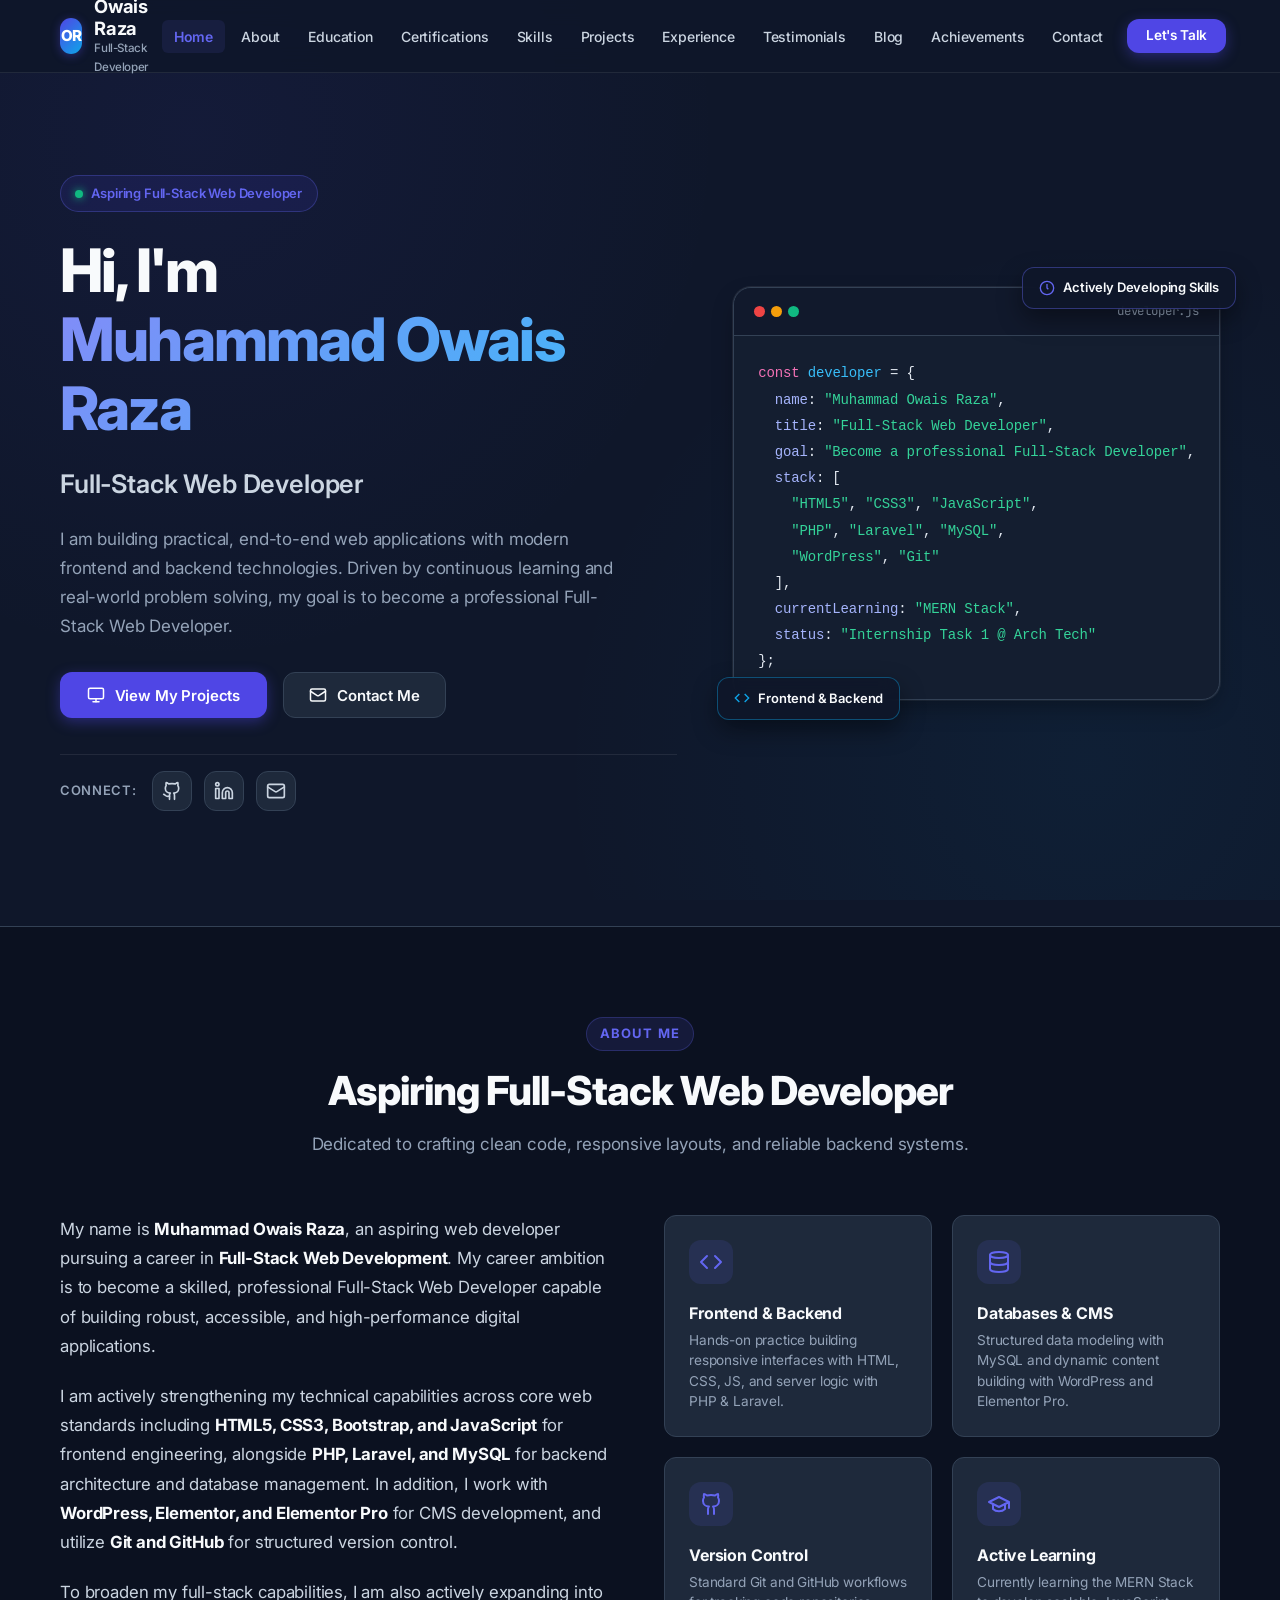
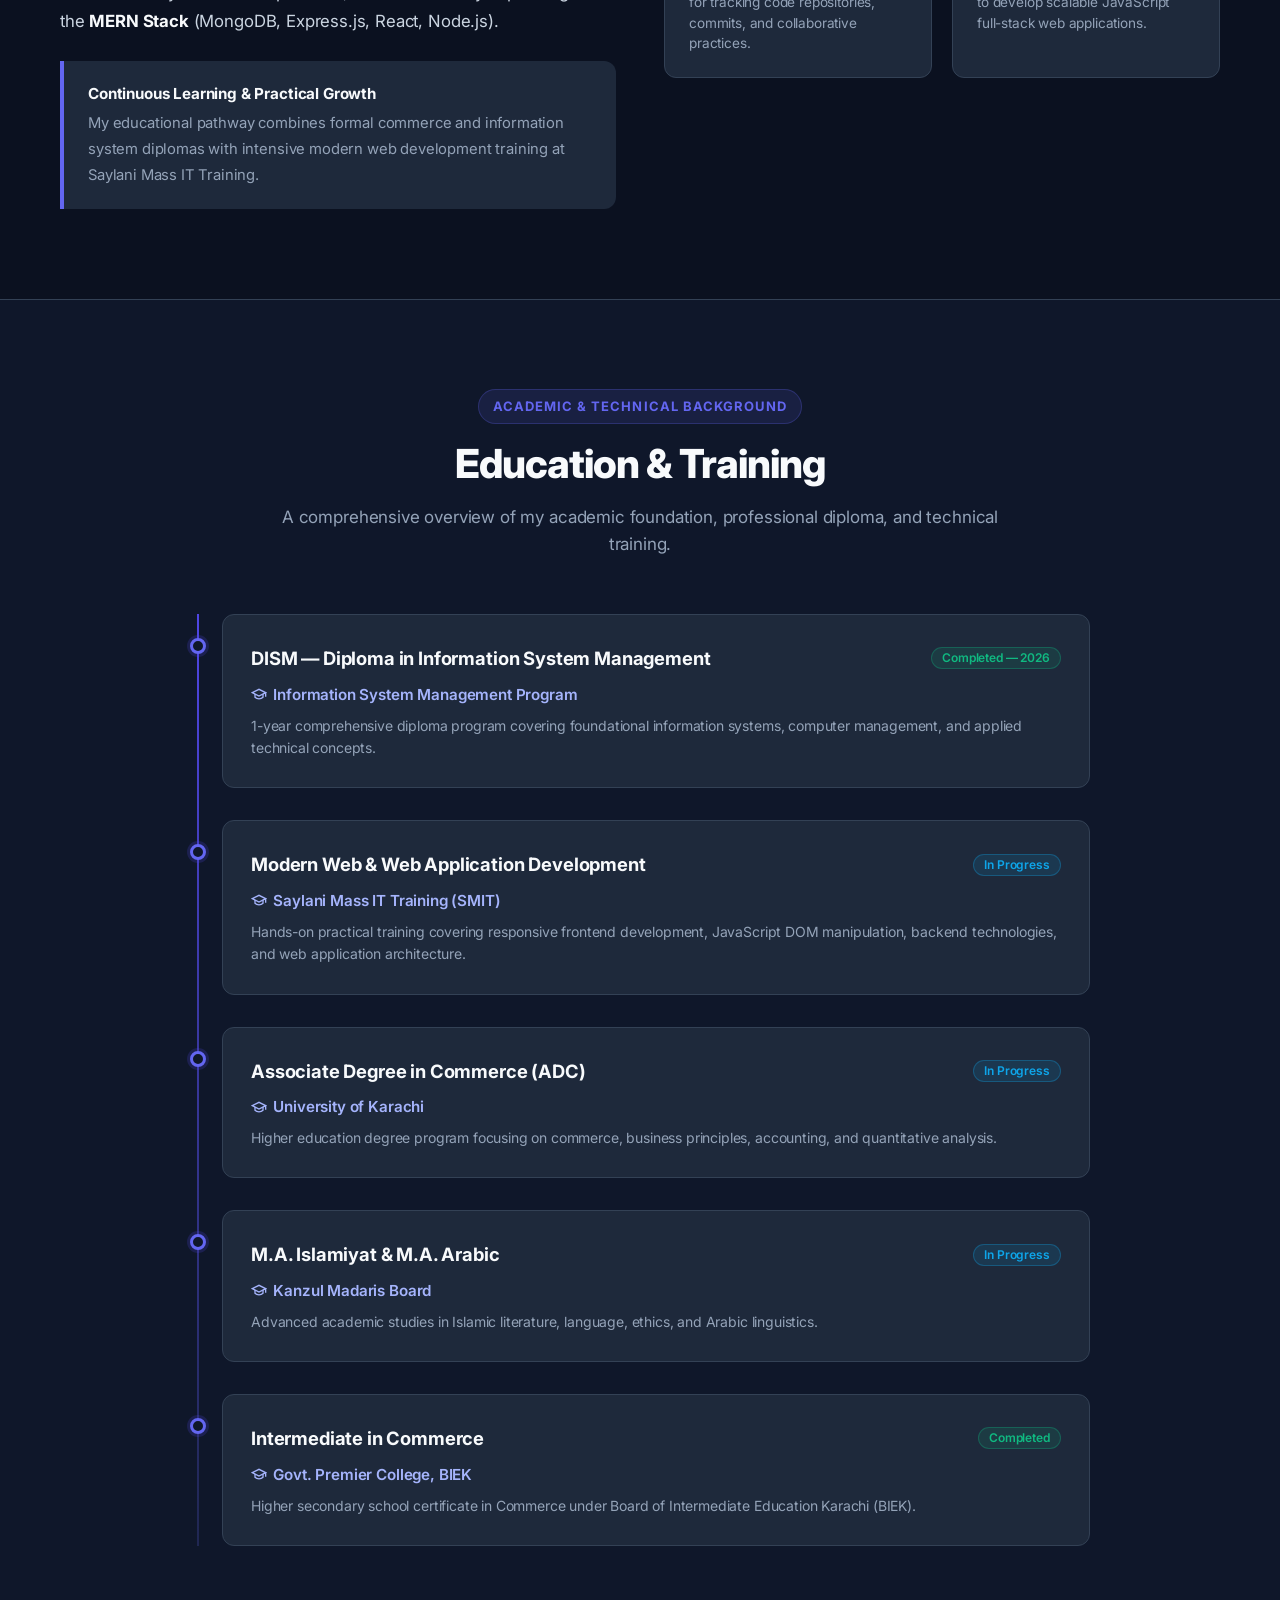
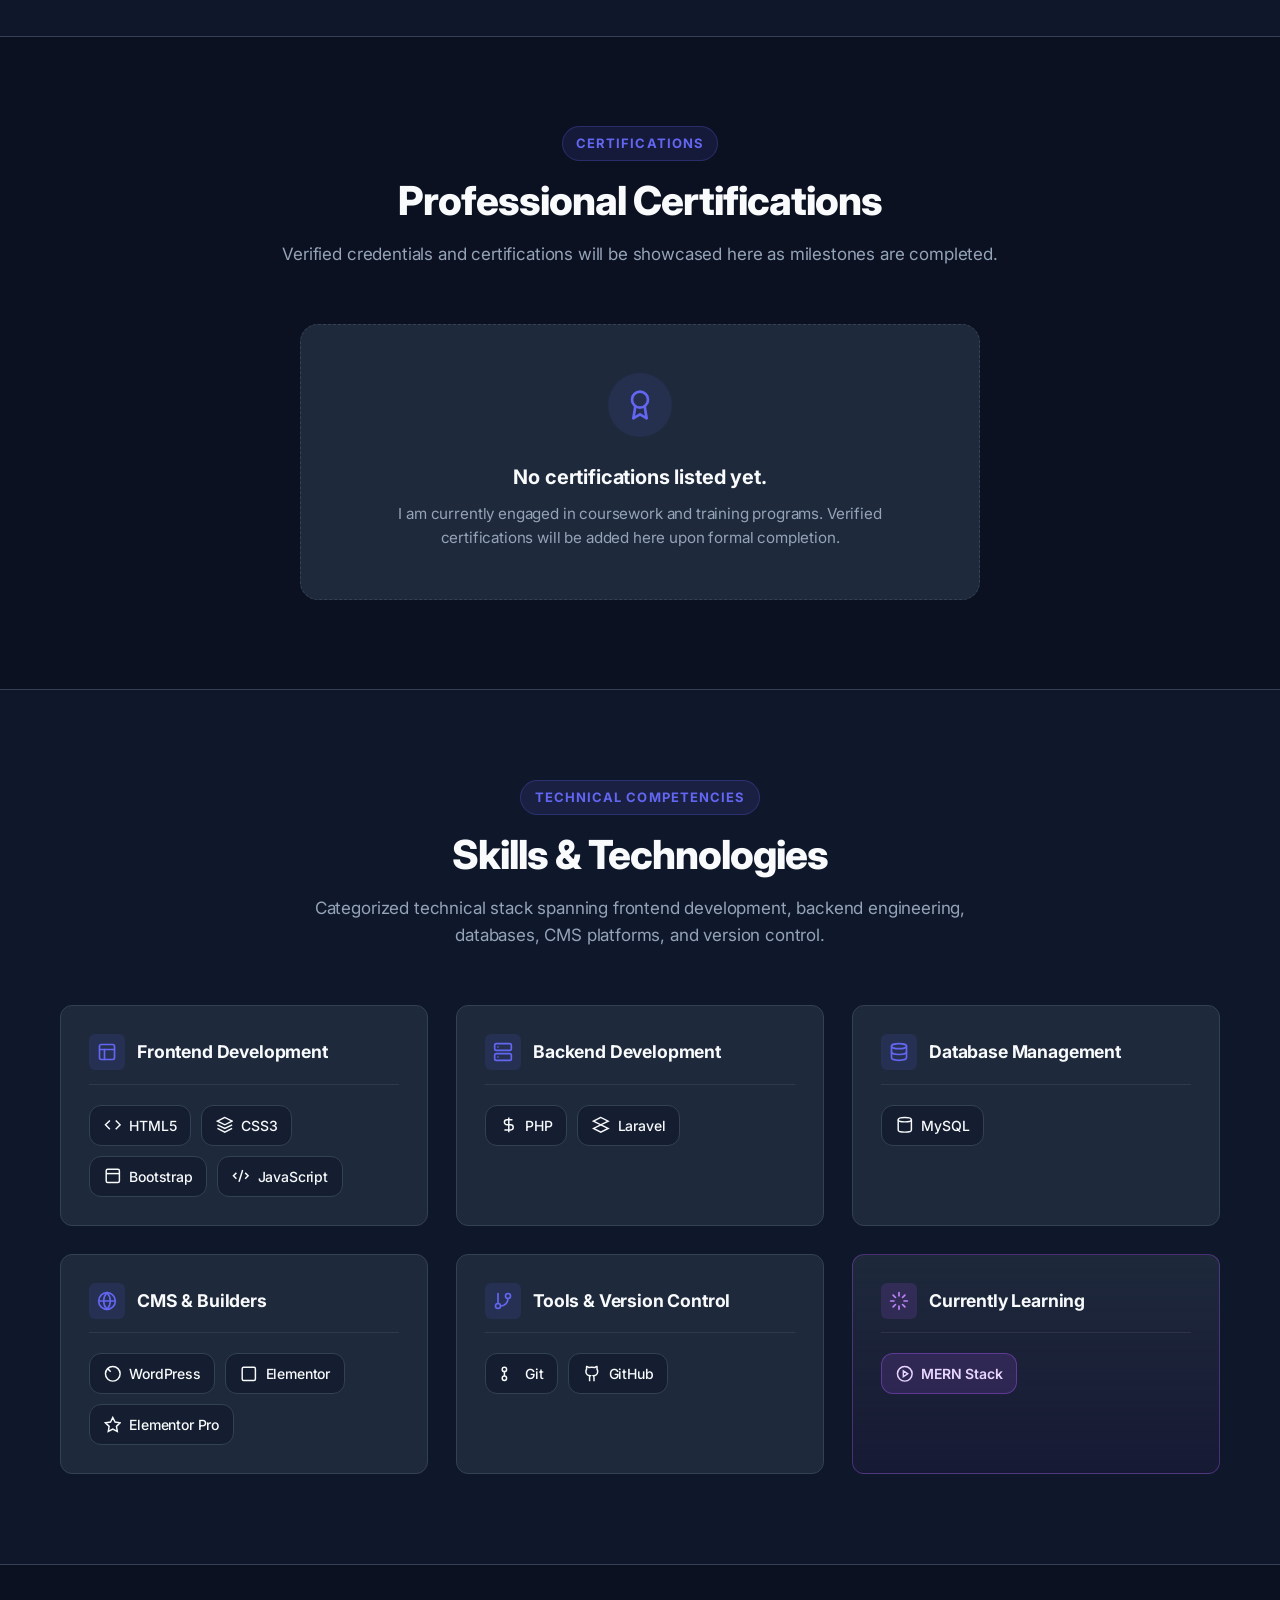
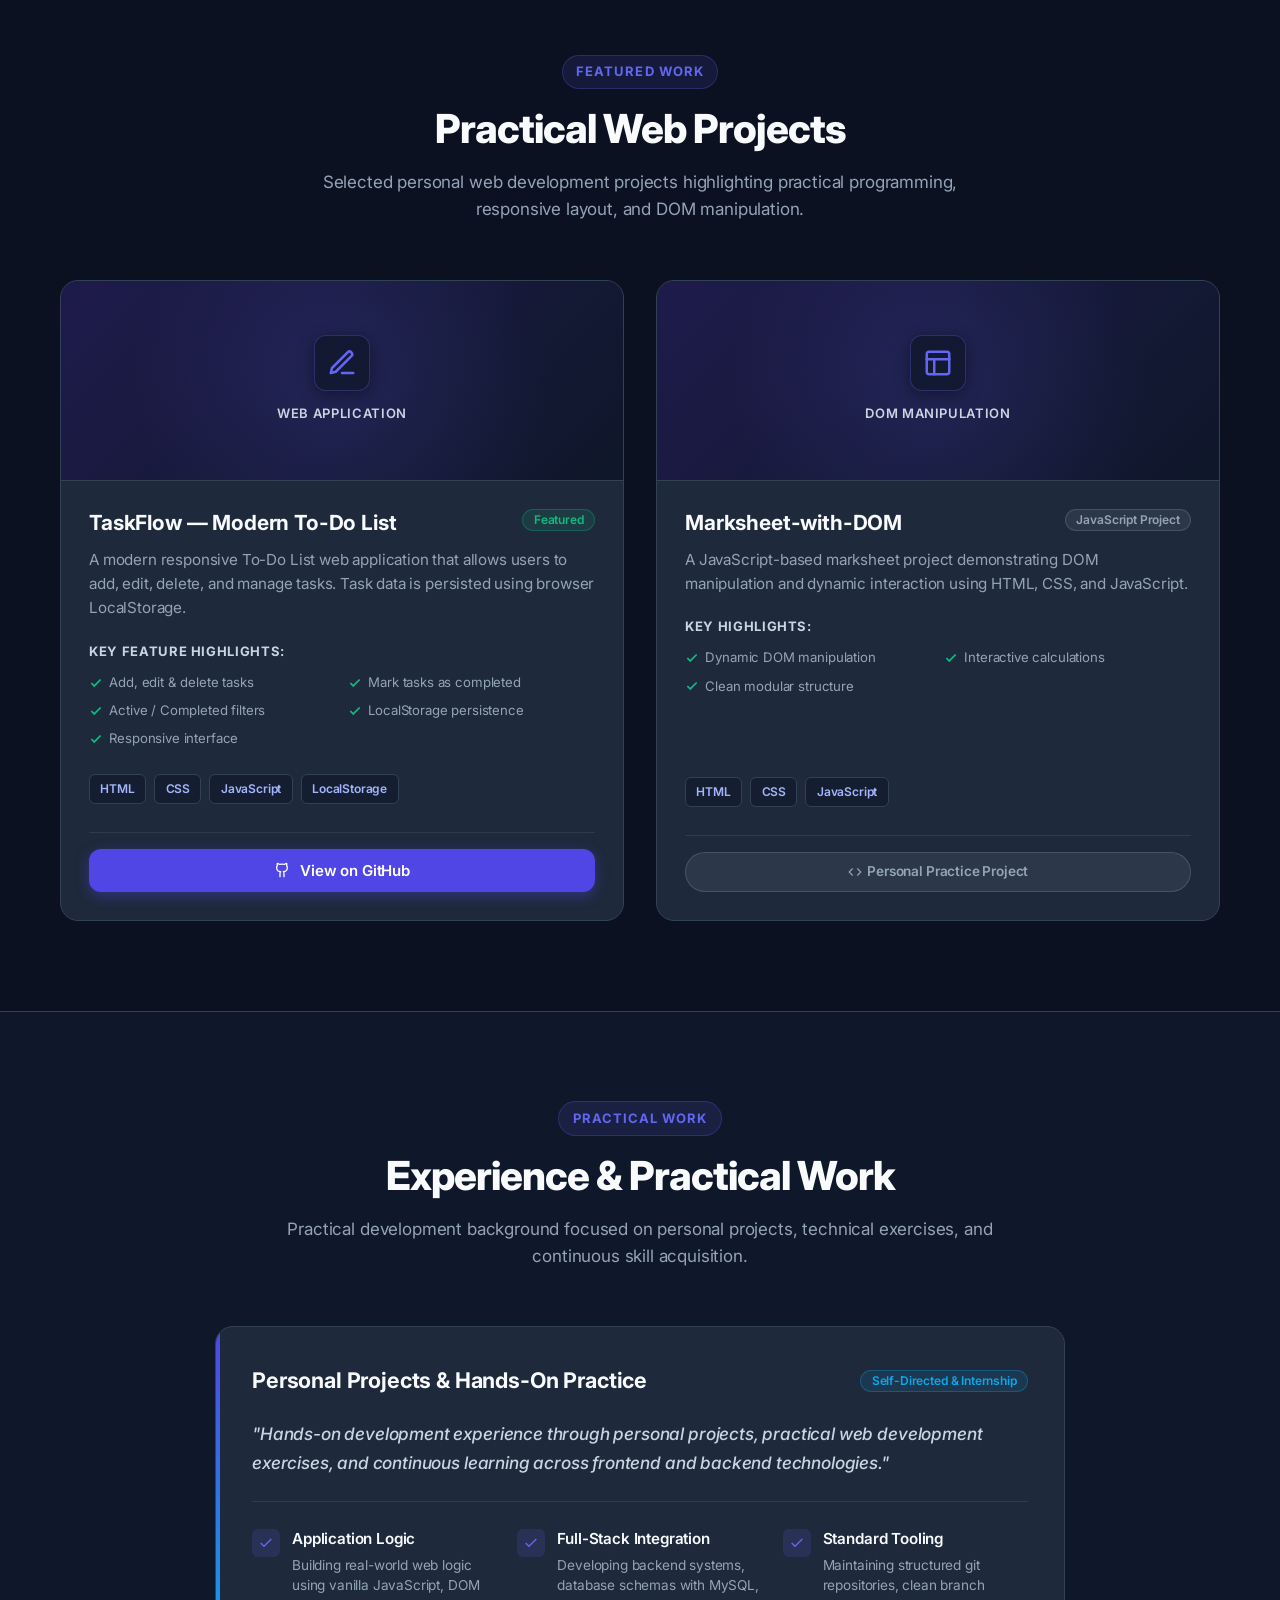
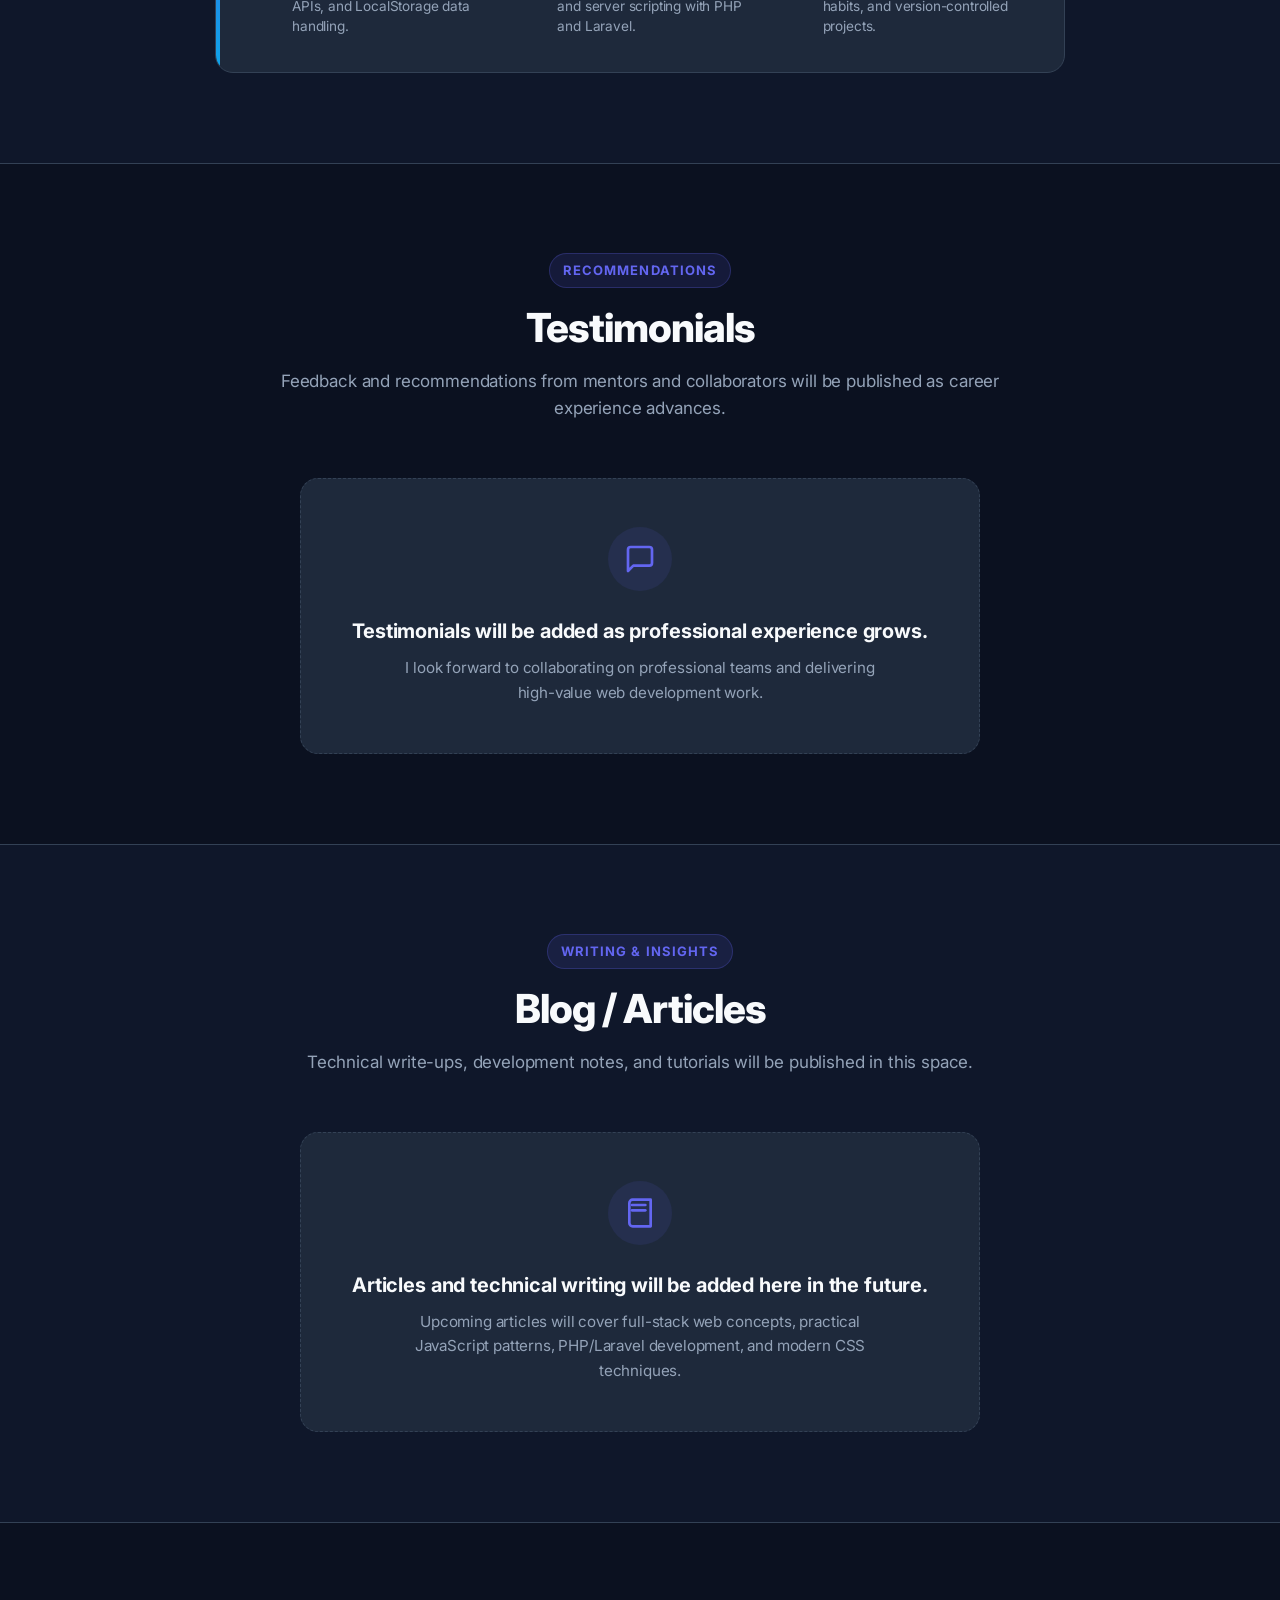
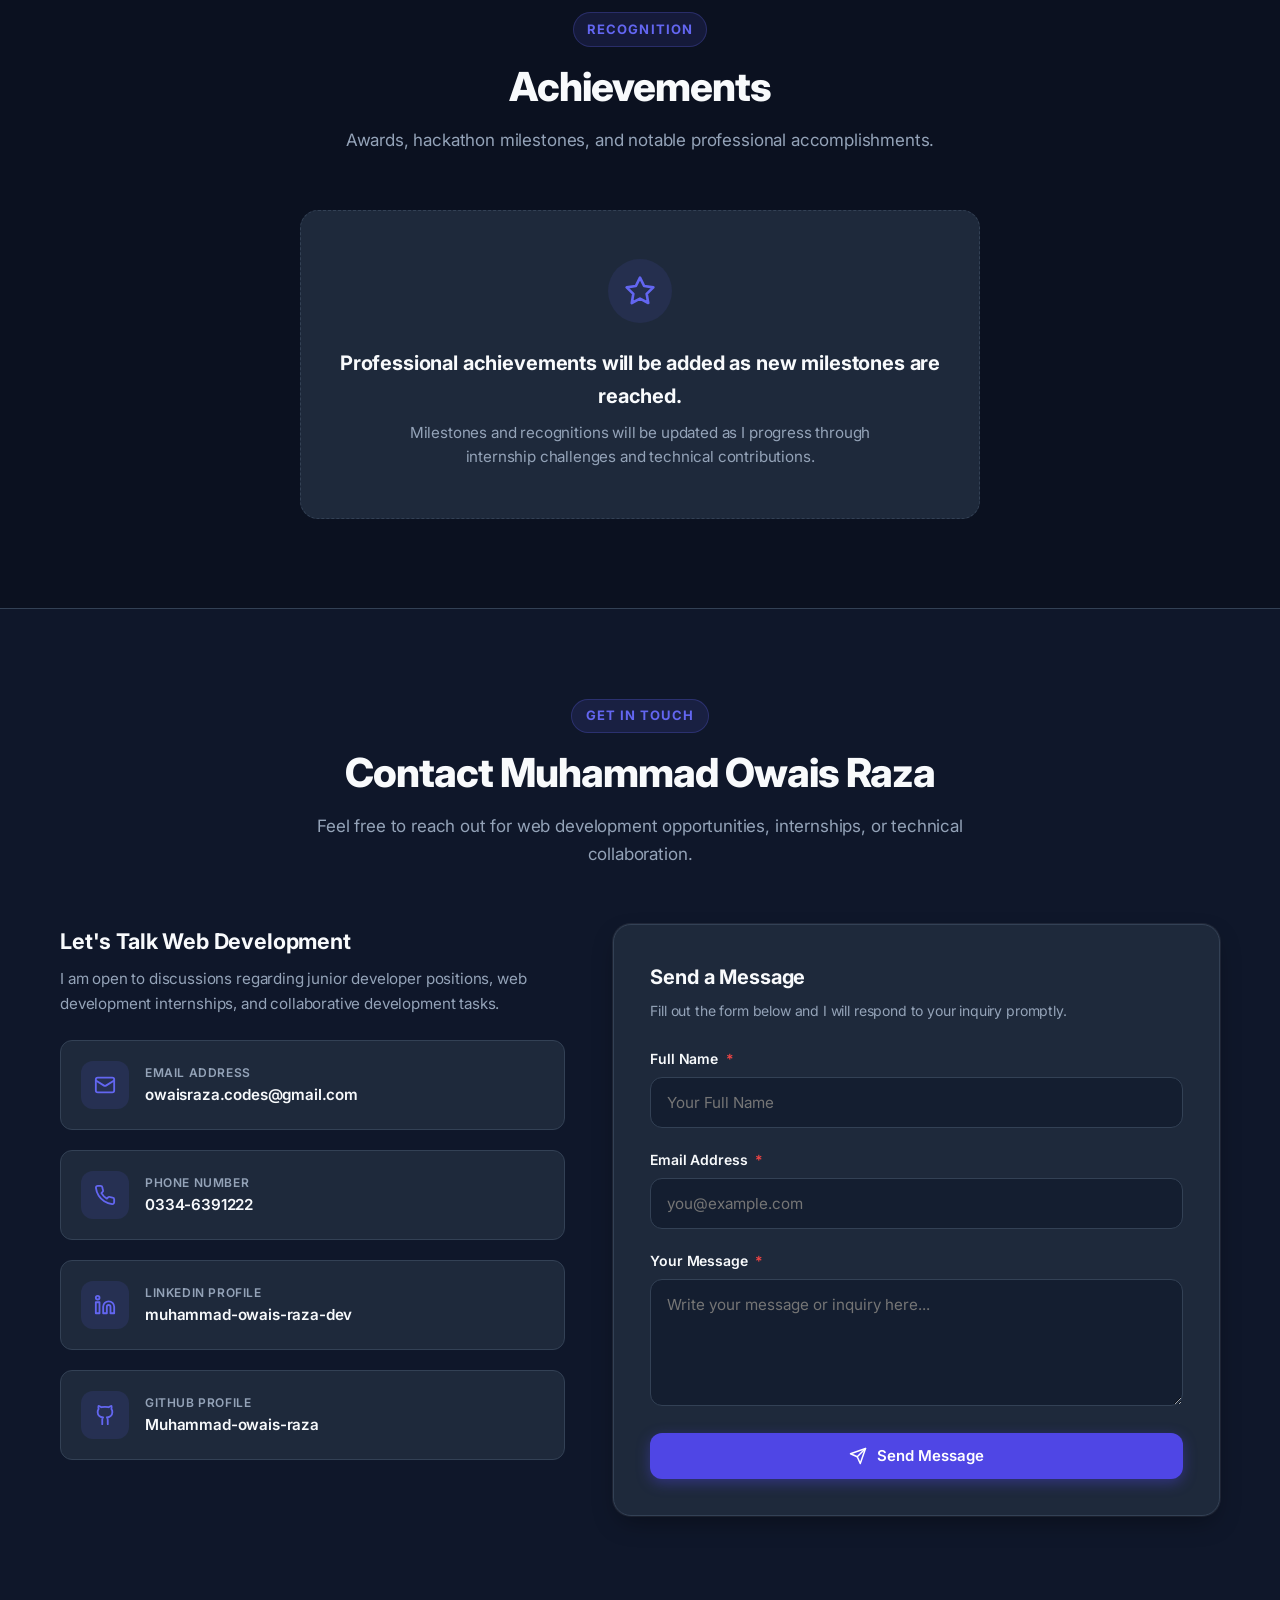
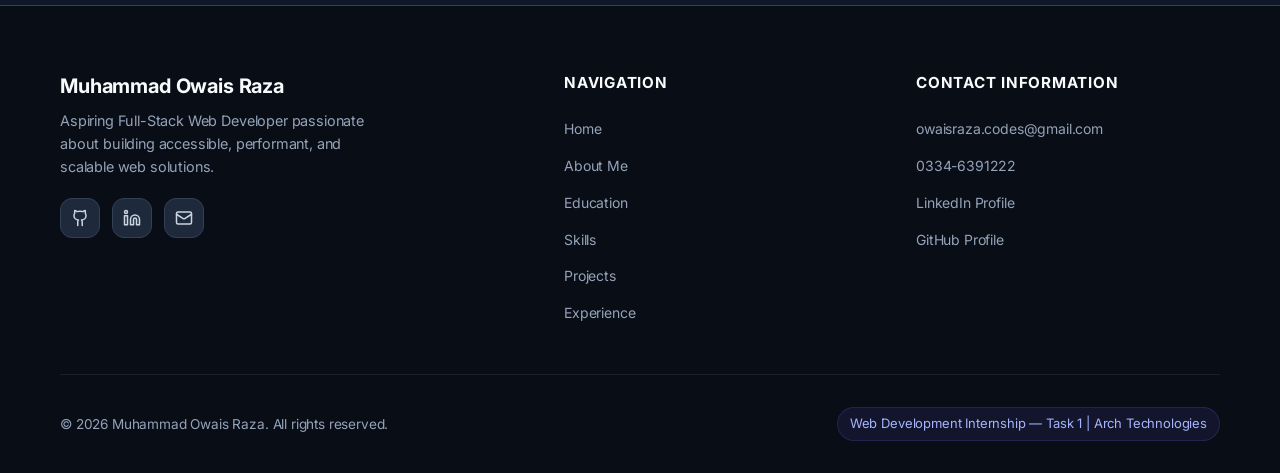
==== index.html @ bb6a6bea "Personal Portfolio in process" ====
<!DOCTYPE html>
<html lang="en">
<head>
  <meta charset="UTF-8">
  <meta name="viewport" content="width=device-width, initial-scale=1.0">
  <meta http-equiv="X-UA-Compatible" content="ie=edge">
  <title>Muhammad Owais Raza | Full-Stack Web Developer</title>
  <meta name="description" content="Personal portfolio of Muhammad Owais Raza, an aspiring Full-Stack Web Developer building practical web applications with modern frontend and backend technologies. Created for Arch Technologies Internship Task 1.">
  <meta name="author" content="Muhammad Owais Raza">
  <meta name="theme-color" content="#0F172A">
  <meta name="robots" content="index, follow">

  <!-- Open Graph / Social Meta -->
  <meta property="og:title" content="Muhammad Owais Raza | Full-Stack Web Developer">
  <meta property="og:description" content="Personal portfolio of Muhammad Owais Raza, an aspiring Full-Stack Web Developer.">
  <meta property="og:type" content="website">

  <!-- Google Font: Inter (with preconnect) -->
  <link rel="preconnect" href="https://fonts.googleapis.com">
  <link rel="preconnect" href="https://fonts.gstatic.com" crossorigin>
  <link href="https://fonts.googleapis.com/css2?family=Inter:wght@400;500;600;700;800&family=JetBrains+Mono:wght@400;500&display=swap" rel="stylesheet">

  <!-- Stylesheet -->
  <link rel="stylesheet" href="css/style.css">
</head>
<body>
  <!-- Accessible Skip Link -->
  <a href="#main-content" class="skip-link">Skip to main content</a>

  <!-- =========================================================================
       1. Header & Sticky Navigation
       ========================================================================= -->
  <header class="site-header" role="banner">
    <div class="container nav-container">
      <a href="#home" class="brand" aria-label="Muhammad Owais Raza - Home">
        <div class="brand-icon" aria-hidden="true">OR</div>
        <div class="brand-title">
          <span class="brand-name">Owais Raza</span>
          <span class="brand-role">Full-Stack Developer</span>
        </div>
      </a>

      <!-- Mobile Navigation Toggle Button -->
      <button class="nav-toggle" aria-expanded="false" aria-label="Open main menu" aria-controls="primary-nav">
        <span class="hamburger-line" aria-hidden="true"></span>
        <span class="hamburger-line" aria-hidden="true"></span>
        <span class="hamburger-line" aria-hidden="true"></span>
      </button>

      <!-- Primary Navigation Menu -->
      <nav id="primary-nav" class="nav-menu" aria-label="Primary Navigation">
        <li class="nav-item"><a href="#home" class="nav-link active">Home</a></li>
        <li class="nav-item"><a href="#about" class="nav-link">About</a></li>
        <li class="nav-item"><a href="#education" class="nav-link">Education</a></li>
        <li class="nav-item"><a href="#certifications" class="nav-link">Certifications</a></li>
        <li class="nav-item"><a href="#skills" class="nav-link">Skills</a></li>
        <li class="nav-item"><a href="#projects" class="nav-link">Projects</a></li>
        <li class="nav-item"><a href="#experience" class="nav-link">Experience</a></li>
        <li class="nav-item"><a href="#testimonials" class="nav-link">Testimonials</a></li>
        <li class="nav-item"><a href="#blog" class="nav-link">Blog</a></li>
        <li class="nav-item"><a href="#achievements" class="nav-link">Achievements</a></li>
        <li class="nav-item"><a href="#contact" class="nav-link">Contact</a></li>
        <li class="nav-cta">
          <a href="#contact" class="btn btn-primary" style="padding: 0.55rem 1.1rem; font-size: 0.85rem;">Let's Talk</a>
        </li>
      </nav>
    </div>
  </header>

  <!-- Mobile Backdrop Overlay -->
  <div class="nav-backdrop" aria-hidden="true"></div>

  <!-- Main Content Wrapper -->
  <main id="main-content" role="main">

    <!-- =======================================================================
         2. Hero / Introduction Section
         ======================================================================= -->
    <section id="home" class="hero" aria-labelledby="hero-heading">
      <div class="container hero-grid">
        <div class="hero-content">
          <div class="hero-badge">
            <span class="status-dot" aria-hidden="true"></span>
            <span>Aspiring Full-Stack Web Developer</span>
          </div>
          <h1 id="hero-heading" class="hero-title">
            Hi, I'm <span class="highlight">Muhammad Owais Raza</span>
          </h1>
          <h2 class="hero-role">Full-Stack Web Developer</h2>
          <p class="hero-description">
            I am building practical, end-to-end web applications with modern frontend and backend technologies. Driven by continuous learning and real-world problem solving, my goal is to become a professional Full-Stack Web Developer.
          </p>

          <div class="btn-group hero-actions">
            <a href="#projects" class="btn btn-primary">
              <svg width="18" height="18" viewBox="0 0 24 24" fill="none" stroke="currentColor" stroke-width="2" stroke-linecap="round" stroke-linejoin="round" aria-hidden="true"><rect width="20" height="14" x="2" y="3" rx="2"/><line x1="8" x2="16" y1="21" y2="21"/><line x1="12" x2="12" y1="17" y2="21"/></svg>
              View My Projects
            </a>
            <a href="#contact" class="btn btn-secondary">
              <svg width="18" height="18" viewBox="0 0 24 24" fill="none" stroke="currentColor" stroke-width="2" stroke-linecap="round" stroke-linejoin="round" aria-hidden="true"><rect width="20" height="16" x="2" y="4" rx="2"/><path d="m22 7-8.97 5.7a1.94 1.94 0 0 1-2.06 0L2 7"/></svg>
              Contact Me
            </a>
          </div>

          <div class="hero-socials">
            <span class="social-label">Connect:</span>
            <div class="social-links">
              <a href="https://github.com/Muhammad-owais-raza" target="_blank" rel="noopener noreferrer" class="social-link" aria-label="Visit Muhammad Owais Raza's GitHub profile">
                <svg width="20" height="20" viewBox="0 0 24 24" fill="none" stroke="currentColor" stroke-width="2" stroke-linecap="round" stroke-linejoin="round" aria-hidden="true"><path d="M15 22v-4a4.8 4.8 0 0 0-1-3.5c3 0 6-2 6-5.5.08-1.25-.27-2.48-1-3.5.28-1.15.28-2.35 0-3.5 0 0-1 0-3 1.5-2.64-.5-5.36-.5-8 0C6 2 5 2 5 2c-.3 1.15-.3 2.35 0 3.5A5.403 5.403 0 0 0 4 9c0 3.5 3 5.5 6 5.5-.39.49-.68 1.05-.85 1.65-.17.6-.22 1.23-.15 1.85v4"/><path d="M9 18c-4.51 2-5-2-7-2"/></svg>
              </a>
              <a href="https://www.linkedin.com/in/muhammad-owais-raza-dev/" target="_blank" rel="noopener noreferrer" class="social-link" aria-label="Visit Muhammad Owais Raza's LinkedIn profile">
                <svg width="20" height="20" viewBox="0 0 24 24" fill="none" stroke="currentColor" stroke-width="2" stroke-linecap="round" stroke-linejoin="round" aria-hidden="true"><path d="M16 8a6 6 0 0 1 6 6v7h-4v-7a2 2 0 0 0-2-2 2 2 0 0 0-2 2v7h-4v-7a6 6 0 0 1 6-6z"/><rect width="4" height="12" x="2" y="9"/><circle cx="4" cy="4" r="2"/></svg>
              </a>
              <a href="mailto:owaisraza.codes@gmail.com" class="social-link" aria-label="Send email to Muhammad Owais Raza">
                <svg width="20" height="20" viewBox="0 0 24 24" fill="none" stroke="currentColor" stroke-width="2" stroke-linecap="round" stroke-linejoin="round" aria-hidden="true"><rect width="20" height="16" x="2" y="4" rx="2"/><path d="m22 7-8.97 5.7a1.94 1.94 0 0 1-2.06 0L2 7"/></svg>
              </a>
            </div>
          </div>
        </div>

        <!-- Interactive Hero Visual Code Card -->
        <div class="hero-visual" aria-hidden="true">
          <div class="code-window">
            <div class="code-header">
              <div class="window-dots">
                <span class="window-dot dot-red"></span>
                <span class="window-dot dot-yellow"></span>
                <span class="window-dot dot-green"></span>
              </div>
              <span class="window-title">developer.js</span>
            </div>
            <pre class="code-content"><code><span class="code-keyword">const</span> <span class="code-variable">developer</span> = {
  <span class="code-property">name</span>: <span class="code-string">"Muhammad Owais Raza"</span>,
  <span class="code-property">title</span>: <span class="code-string">"Full-Stack Web Developer"</span>,
  <span class="code-property">goal</span>: <span class="code-string">"Become a professional Full-Stack Developer"</span>,
  <span class="code-property">stack</span>: [
    <span class="code-string">"HTML5"</span>, <span class="code-string">"CSS3"</span>, <span class="code-string">"JavaScript"</span>,
    <span class="code-string">"PHP"</span>, <span class="code-string">"Laravel"</span>, <span class="code-string">"MySQL"</span>,
    <span class="code-string">"WordPress"</span>, <span class="code-string">"Git"</span>
  ],
  <span class="code-property">currentLearning</span>: <span class="code-string">"MERN Stack"</span>,
  <span class="code-property">status</span>: <span class="code-string">"Internship Task 1 @ Arch Tech"</span>
};</code></pre>
          </div>

          <!-- Floating Badges -->
          <div class="floating-pill pill-1">
            <svg width="16" height="16" viewBox="0 0 24 24" fill="none" stroke="#6366F1" stroke-width="2"><circle cx="12" cy="12" r="10"/><polyline points="12 6 12 12 14 14"/></svg>
            <span>Actively Developing Skills</span>
          </div>
          <div class="floating-pill pill-2">
            <svg width="16" height="16" viewBox="0 0 24 24" fill="none" stroke="#0EA5E9" stroke-width="2"><polyline points="16 18 22 12 16 6"/><polyline points="8 6 2 12 8 18"/></svg>
            <span>Frontend & Backend</span>
          </div>
        </div>
      </div>
    </section>

    <!-- =======================================================================
         3. About Me Section
         ======================================================================= -->
    <section id="about" class="section section-alt" aria-labelledby="about-heading">
      <div class="container">
        <div class="section-header">
          <span class="section-tag">About Me</span>
          <h2 id="about-heading" class="section-title">Aspiring Full-Stack Web Developer</h2>
          <p class="section-description">
            Dedicated to crafting clean code, responsive layouts, and reliable backend systems.
          </p>
        </div>

        <div class="about-grid">
          <div class="about-text">
            <p>
              My name is <strong>Muhammad Owais Raza</strong>, an aspiring web developer pursuing a career in <strong>Full-Stack Web Development</strong>. My career ambition is to become a skilled, professional Full-Stack Web Developer capable of building robust, accessible, and high-performance digital applications.
            </p>
            <p>
              I am actively strengthening my technical capabilities across core web standards including <strong>HTML5, CSS3, Bootstrap, and JavaScript</strong> for frontend engineering, alongside <strong>PHP, Laravel, and MySQL</strong> for backend architecture and database management. In addition, I work with <strong>WordPress, Elementor, and Elementor Pro</strong> for CMS development, and utilize <strong>Git and GitHub</strong> for structured version control.
            </p>
            <p>
              To broaden my full-stack capabilities, I am also actively expanding into the <strong>MERN Stack</strong> (MongoDB, Express.js, React, Node.js).
            </p>

            <div class="about-highlight-box">
              <h4>Continuous Learning & Practical Growth</h4>
              <p>
                My educational pathway combines formal commerce and information system diplomas with intensive modern web development training at Saylani Mass IT Training.
              </p>
            </div>
          </div>

          <div class="about-cards-grid">
            <div class="about-stat-card">
              <div class="stat-icon-wrapper" aria-hidden="true">
                <svg width="24" height="24" viewBox="0 0 24 24" fill="none" stroke="currentColor" stroke-width="2" stroke-linecap="round" stroke-linejoin="round"><polyline points="16 18 22 12 16 6"/><polyline points="8 6 2 12 8 18"/></svg>
              </div>
              <h3 class="stat-title">Frontend & Backend</h3>
              <p class="stat-desc">Hands-on practice building responsive interfaces with HTML, CSS, JS, and server logic with PHP & Laravel.</p>
            </div>

            <div class="about-stat-card">
              <div class="stat-icon-wrapper" aria-hidden="true">
                <svg width="24" height="24" viewBox="0 0 24 24" fill="none" stroke="currentColor" stroke-width="2" stroke-linecap="round" stroke-linejoin="round"><ellipse cx="12" cy="5" rx="9" ry="3"/><path d="M3 5V19A9 3 0 0 0 21 19V5"/><path d="M3 12A9 3 0 0 0 21 12"/></svg>
              </div>
              <h3 class="stat-title">Databases & CMS</h3>
              <p class="stat-desc">Structured data modeling with MySQL and dynamic content building with WordPress and Elementor Pro.</p>
            </div>

            <div class="about-stat-card">
              <div class="stat-icon-wrapper" aria-hidden="true">
                <svg width="24" height="24" viewBox="0 0 24 24" fill="none" stroke="currentColor" stroke-width="2" stroke-linecap="round" stroke-linejoin="round"><path d="M15 22v-4a4.8 4.8 0 0 0-1-3.5c3 0 6-2 6-5.5.08-1.25-.27-2.48-1-3.5.28-1.15.28-2.35 0-3.5 0 0-1 0-3 1.5-2.64-.5-5.36-.5-8 0C6 2 5 2 5 2c-.3 1.15-.3 2.35 0 3.5A5.403 5.403 0 0 0 4 9c0 3.5 3 5.5 6 5.5-.39.49-.68 1.05-.85 1.65-.17.6-.22 1.23-.15 1.85v4"/></svg>
              </div>
              <h3 class="stat-title">Version Control</h3>
              <p class="stat-desc">Standard Git and GitHub workflows for tracking code repositories, commits, and collaborative practices.</p>
            </div>

            <div class="about-stat-card">
              <div class="stat-icon-wrapper" aria-hidden="true">
                <svg width="24" height="24" viewBox="0 0 24 24" fill="none" stroke="currentColor" stroke-width="2" stroke-linecap="round" stroke-linejoin="round"><path d="M22 10v6M2 10l10-5 10 5-10 5z"/><path d="M6 12v5c3 3 9 3 12 0v-5"/></svg>
              </div>
              <h3 class="stat-title">Active Learning</h3>
              <p class="stat-desc">Currently learning the MERN Stack to develop scalable JavaScript full-stack web applications.</p>
            </div>
          </div>
        </div>
      </div>
    </section>

    <!-- =======================================================================
         4. Education & Background Section
         ======================================================================= -->
    <section id="education" class="section" aria-labelledby="education-heading">
      <div class="container">
        <div class="section-header">
          <span class="section-tag">Academic & Technical Background</span>
          <h2 id="education-heading" class="section-title">Education & Training</h2>
          <p class="section-description">
            A comprehensive overview of my academic foundation, professional diploma, and technical training.
          </p>
        </div>

        <div class="timeline">
          <!-- 1. DISM -->
          <div class="timeline-item">
            <div class="timeline-marker" aria-hidden="true"></div>
            <article class="timeline-card">
              <div class="timeline-header">
                <h3 class="timeline-title">DISM — Diploma in Information System Management</h3>
                <div class="timeline-meta">
                  <span class="badge badge-completed">Completed — 2026</span>
                </div>
              </div>
              <div class="timeline-institute">
                <svg width="16" height="16" viewBox="0 0 24 24" fill="none" stroke="currentColor" stroke-width="2" aria-hidden="true"><path d="M22 10v6M2 10l10-5 10 5-10 5z"/><path d="M6 12v5c3 3 9 3 12 0v-5"/></svg>
                <span>Information System Management Program</span>
              </div>
              <p class="timeline-details">
                1-year comprehensive diploma program covering foundational information systems, computer management, and applied technical concepts.
              </p>
            </article>
          </div>

          <!-- 2. Modern Web & Web Application Development -->
          <div class="timeline-item">
            <div class="timeline-marker" aria-hidden="true"></div>
            <article class="timeline-card">
              <div class="timeline-header">
                <h3 class="timeline-title">Modern Web & Web Application Development</h3>
                <div class="timeline-meta">
                  <span class="badge badge-in-progress">In Progress</span>
                </div>
              </div>
              <div class="timeline-institute">
                <svg width="16" height="16" viewBox="0 0 24 24" fill="none" stroke="currentColor" stroke-width="2" aria-hidden="true"><path d="M22 10v6M2 10l10-5 10 5-10 5z"/><path d="M6 12v5c3 3 9 3 12 0v-5"/></svg>
                <span>Saylani Mass IT Training (SMIT)</span>
              </div>
              <p class="timeline-details">
                Hands-on practical training covering responsive frontend development, JavaScript DOM manipulation, backend technologies, and web application architecture.
              </p>
            </article>
          </div>

          <!-- 3. Associate Degree in Commerce -->
          <div class="timeline-item">
            <div class="timeline-marker" aria-hidden="true"></div>
            <article class="timeline-card">
              <div class="timeline-header">
                <h3 class="timeline-title">Associate Degree in Commerce (ADC)</h3>
                <div class="timeline-meta">
                  <span class="badge badge-in-progress">In Progress</span>
                </div>
              </div>
              <div class="timeline-institute">
                <svg width="16" height="16" viewBox="0 0 24 24" fill="none" stroke="currentColor" stroke-width="2" aria-hidden="true"><path d="M22 10v6M2 10l10-5 10 5-10 5z"/><path d="M6 12v5c3 3 9 3 12 0v-5"/></svg>
                <span>University of Karachi</span>
              </div>
              <p class="timeline-details">
                Higher education degree program focusing on commerce, business principles, accounting, and quantitative analysis.
              </p>
            </article>
          </div>

          <!-- 4. M.A. Islamiyat & M.A. Arabic -->
          <div class="timeline-item">
            <div class="timeline-marker" aria-hidden="true"></div>
            <article class="timeline-card">
              <div class="timeline-header">
                <h3 class="timeline-title">M.A. Islamiyat & M.A. Arabic</h3>
                <div class="timeline-meta">
                  <span class="badge badge-in-progress">In Progress</span>
                </div>
              </div>
              <div class="timeline-institute">
                <svg width="16" height="16" viewBox="0 0 24 24" fill="none" stroke="currentColor" stroke-width="2" aria-hidden="true"><path d="M22 10v6M2 10l10-5 10 5-10 5z"/><path d="M6 12v5c3 3 9 3 12 0v-5"/></svg>
                <span>Kanzul Madaris Board</span>
              </div>
              <p class="timeline-details">
                Advanced academic studies in Islamic literature, language, ethics, and Arabic linguistics.
              </p>
            </article>
          </div>

          <!-- 5. Intermediate in Commerce -->
          <div class="timeline-item">
            <div class="timeline-marker" aria-hidden="true"></div>
            <article class="timeline-card">
              <div class="timeline-header">
                <h3 class="timeline-title">Intermediate in Commerce</h3>
                <div class="timeline-meta">
                  <span class="badge badge-completed">Completed</span>
                </div>
              </div>
              <div class="timeline-institute">
                <svg width="16" height="16" viewBox="0 0 24 24" fill="none" stroke="currentColor" stroke-width="2" aria-hidden="true"><path d="M22 10v6M2 10l10-5 10 5-10 5z"/><path d="M6 12v5c3 3 9 3 12 0v-5"/></svg>
                <span>Govt. Premier College, BIEK</span>
              </div>
              <p class="timeline-details">
                Higher secondary school certificate in Commerce under Board of Intermediate Education Karachi (BIEK).
              </p>
            </article>
          </div>
        </div>
      </div>
    </section>

    <!-- =======================================================================
         5. Certifications Section (Subtle Intentional Empty State)
         ======================================================================= -->
    <section id="certifications" class="section section-alt" aria-labelledby="certifications-heading">
      <div class="container">
        <div class="section-header">
          <span class="section-tag">Certifications</span>
          <h2 id="certifications-heading" class="section-title">Professional Certifications</h2>
          <p class="section-description">
            Verified credentials and certifications will be showcased here as milestones are completed.
          </p>
        </div>

        <div class="empty-state-card">
          <div class="empty-state-icon" aria-hidden="true">
            <svg width="32" height="32" viewBox="0 0 24 24" fill="none" stroke="currentColor" stroke-width="2" stroke-linecap="round" stroke-linejoin="round"><circle cx="12" cy="8" r="6"/><path d="M15.477 12.89 17 22l-5-3-5 3 1.523-9.11"/></svg>
          </div>
          <h3 class="empty-state-title">No certifications listed yet.</h3>
          <p class="empty-state-text">
            I am currently engaged in coursework and training programs. Verified certifications will be added here upon formal completion.
          </p>
        </div>
      </div>
    </section>

    <!-- =======================================================================
         6. Skills Section
         ======================================================================= -->
    <section id="skills" class="section" aria-labelledby="skills-heading">
      <div class="container">
        <div class="section-header">
          <span class="section-tag">Technical Competencies</span>
          <h2 id="skills-heading" class="section-title">Skills & Technologies</h2>
          <p class="section-description">
            Categorized technical stack spanning frontend development, backend engineering, databases, CMS platforms, and version control.
          </p>
        </div>

        <div class="skills-grid">
          <!-- 1. Frontend -->
          <div class="skill-category-card">
            <div class="skill-category-header">
              <div class="skill-category-icon" aria-hidden="true">
                <svg width="20" height="20" viewBox="0 0 24 24" fill="none" stroke="currentColor" stroke-width="2" stroke-linecap="round" stroke-linejoin="round"><rect width="18" height="18" x="3" y="3" rx="2"/><path d="M3 9h18"/><path d="M9 21V9"/></svg>
              </div>
              <h3 class="skill-category-title">Frontend Development</h3>
            </div>
            <div class="skill-items">
              <span class="skill-badge">
                <svg class="skill-icon-svg" viewBox="0 0 24 24" fill="none" stroke="currentColor" stroke-width="2" aria-hidden="true"><polyline points="16 18 22 12 16 6"/><polyline points="8 6 2 12 8 18"/></svg>
                HTML5
              </span>
              <span class="skill-badge">
                <svg class="skill-icon-svg" viewBox="0 0 24 24" fill="none" stroke="currentColor" stroke-width="2" aria-hidden="true"><polygon points="12 2 2 7 12 12 22 7 12 2"/><polyline points="2 17 12 22 22 17"/><polyline points="2 12 12 17 22 12"/></svg>
                CSS3
              </span>
              <span class="skill-badge">
                <svg class="skill-icon-svg" viewBox="0 0 24 24" fill="none" stroke="currentColor" stroke-width="2" aria-hidden="true"><rect width="18" height="18" x="3" y="3" rx="2"/><path d="M3 9h18"/></svg>
                Bootstrap
              </span>
              <span class="skill-badge">
                <svg class="skill-icon-svg" viewBox="0 0 24 24" fill="none" stroke="currentColor" stroke-width="2" aria-hidden="true"><path d="m18 16 4-4-4-4"/><path d="m6 8-4 4 4 4"/><path d="m14.5 4-5 16"/></svg>
                JavaScript
              </span>
            </div>
          </div>

          <!-- 2. Backend -->
          <div class="skill-category-card">
            <div class="skill-category-header">
              <div class="skill-category-icon" aria-hidden="true">
                <svg width="20" height="20" viewBox="0 0 24 24" fill="none" stroke="currentColor" stroke-width="2" stroke-linecap="round" stroke-linejoin="round"><rect width="20" height="8" x="2" y="2" rx="2" ry="2"/><rect width="20" height="8" x="2" y="14" rx="2" ry="2"/><line x1="6" x2="6.01" y1="6" y2="6"/><line x1="6" x2="6.01" y1="18" y2="18"/></svg>
              </div>
              <h3 class="skill-category-title">Backend Development</h3>
            </div>
            <div class="skill-items">
              <span class="skill-badge">
                <svg class="skill-icon-svg" viewBox="0 0 24 24" fill="none" stroke="currentColor" stroke-width="2" aria-hidden="true"><path d="M12 2v20"/><path d="M17 5H9.5a3.5 3.5 0 0 0 0 7h5a3.5 3.5 0 0 1 0 7H6"/></svg>
                PHP
              </span>
              <span class="skill-badge">
                <svg class="skill-icon-svg" viewBox="0 0 24 24" fill="none" stroke="currentColor" stroke-width="2" aria-hidden="true"><polygon points="12 2 2 7 12 12 22 7 12 2"/><polygon points="12 12 2 17 12 22 22 17 12 12"/></svg>
                Laravel
              </span>
            </div>
          </div>

          <!-- 3. Database -->
          <div class="skill-category-card">
            <div class="skill-category-header">
              <div class="skill-category-icon" aria-hidden="true">
                <svg width="20" height="20" viewBox="0 0 24 24" fill="none" stroke="currentColor" stroke-width="2" stroke-linecap="round" stroke-linejoin="round"><ellipse cx="12" cy="5" rx="9" ry="3"/><path d="M3 5V19A9 3 0 0 0 21 19V5"/><path d="M3 12A9 3 0 0 0 21 12"/></svg>
              </div>
              <h3 class="skill-category-title">Database Management</h3>
            </div>
            <div class="skill-items">
              <span class="skill-badge">
                <svg class="skill-icon-svg" viewBox="0 0 24 24" fill="none" stroke="currentColor" stroke-width="2" aria-hidden="true"><ellipse cx="12" cy="5" rx="9" ry="3"/><path d="M3 5V19A9 3 0 0 0 21 19V5"/></svg>
                MySQL
              </span>
            </div>
          </div>

          <!-- 4. CMS / Website Development -->
          <div class="skill-category-card">
            <div class="skill-category-header">
              <div class="skill-category-icon" aria-hidden="true">
                <svg width="20" height="20" viewBox="0 0 24 24" fill="none" stroke="currentColor" stroke-width="2" stroke-linecap="round" stroke-linejoin="round"><circle cx="12" cy="12" r="10"/><path d="M12 2a14.5 14.5 0 0 0 0 20 14.5 14.5 0 0 0 0-20"/><path d="M2 12h20"/></svg>
              </div>
              <h3 class="skill-category-title">CMS & Builders</h3>
            </div>
            <div class="skill-items">
              <span class="skill-badge">
                <svg class="skill-icon-svg" viewBox="0 0 24 24" fill="none" stroke="currentColor" stroke-width="2" aria-hidden="true"><circle cx="12" cy="12" r="10"/><path d="m4.93 4.93 4.24 4.24"/></svg>
                WordPress
              </span>
              <span class="skill-badge">
                <svg class="skill-icon-svg" viewBox="0 0 24 24" fill="none" stroke="currentColor" stroke-width="2" aria-hidden="true"><rect width="18" height="18" x="3" y="3" rx="2"/></svg>
                Elementor
              </span>
              <span class="skill-badge">
                <svg class="skill-icon-svg" viewBox="0 0 24 24" fill="none" stroke="currentColor" stroke-width="2" aria-hidden="true"><polygon points="12 2 15.09 8.26 22 9.27 17 14.14 18.18 21.02 12 17.77 5.82 21.02 7 14.14 2 9.27 8.91 8.26 12 2"/></svg>
                Elementor Pro
              </span>
            </div>
          </div>

          <!-- 5. Tools & Version Control -->
          <div class="skill-category-card">
            <div class="skill-category-header">
              <div class="skill-category-icon" aria-hidden="true">
                <svg width="20" height="20" viewBox="0 0 24 24" fill="none" stroke="currentColor" stroke-width="2" stroke-linecap="round" stroke-linejoin="round"><line x1="6" x2="6" y1="3" y2="15"/><circle cx="18" cy="6" r="3"/><circle cx="6" cy="18" r="3"/><path d="M18 9a9 9 0 0 1-9 9"/></svg>
              </div>
              <h3 class="skill-category-title">Tools & Version Control</h3>
            </div>
            <div class="skill-items">
              <span class="skill-badge">
                <svg class="skill-icon-svg" viewBox="0 0 24 24" fill="none" stroke="currentColor" stroke-width="2" aria-hidden="true"><circle cx="6" cy="6" r="3"/><circle cx="6" cy="18" r="3"/><line x1="6" x2="6" y1="9" y2="15"/></svg>
                Git
              </span>
              <span class="skill-badge">
                <svg class="skill-icon-svg" viewBox="0 0 24 24" fill="none" stroke="currentColor" stroke-width="2" aria-hidden="true"><path d="M15 22v-4a4.8 4.8 0 0 0-1-3.5c3 0 6-2 6-5.5.08-1.25-.27-2.48-1-3.5.28-1.15.28-2.35 0-3.5 0 0-1 0-3 1.5-2.64-.5-5.36-.5-8 0C6 2 5 2 5 2c-.3 1.15-.3 2.35 0 3.5A5.403 5.403 0 0 0 4 9c0 3.5 3 5.5 6 5.5-.39.49-.68 1.05-.85 1.65-.17.6-.22 1.23-.15 1.85v4"/></svg>
                GitHub
              </span>
            </div>
          </div>

          <!-- 6. Currently Learning -->
          <div class="skill-category-card learning-card">
            <div class="skill-category-header">
              <div class="skill-category-icon" aria-hidden="true">
                <svg width="20" height="20" viewBox="0 0 24 24" fill="none" stroke="currentColor" stroke-width="2" stroke-linecap="round" stroke-linejoin="round"><path d="M12 2v4"/><path d="m4.93 4.93 2.83 2.83"/><path d="M2 12h4"/><path d="m4.93 19.07 2.83-2.83"/><path d="M12 22v-4"/><path d="m19.07 19.07-2.83-2.83"/><path d="M22 12h-4"/><path d="m19.07 4.93-2.83 2.83"/></svg>
              </div>
              <h3 class="skill-category-title">Currently Learning</h3>
            </div>
            <div class="skill-items">
              <span class="skill-badge" style="border-color: rgba(168, 85, 247, 0.4); background: rgba(168, 85, 247, 0.15); color: #E9D5FF; font-weight: 600;">
                <svg class="skill-icon-svg" viewBox="0 0 24 24" fill="none" stroke="currentColor" stroke-width="2" aria-hidden="true"><circle cx="12" cy="12" r="10"/><polygon points="10 8 16 12 10 16 10 8"/></svg>
                MERN Stack
              </span>
            </div>
          </div>
        </div>
      </div>
    </section>

    <!-- =======================================================================
         7. Projects Section
         ======================================================================= -->
    <section id="projects" class="section section-alt" aria-labelledby="projects-heading">
      <div class="container">
        <div class="section-header">
          <span class="section-tag">Featured Work</span>
          <h2 id="projects-heading" class="section-title">Practical Web Projects</h2>
          <p class="section-description">
            Selected personal web development projects highlighting practical programming, responsive layout, and DOM manipulation.
          </p>
        </div>

        <div class="projects-grid">
          <!-- Project 1: TaskFlow -->
          <article class="project-card">
            <div class="project-preview">
              <div class="project-preview-mockup">
                <div class="preview-icon">
                  <svg width="100%" height="100%" viewBox="0 0 24 24" fill="none" stroke="currentColor" stroke-width="2" stroke-linecap="round" stroke-linejoin="round" aria-hidden="true"><path d="M12 20h9"/><path d="M16.5 3.5a2.12 2.12 0 0 1 3 3L7 19l-4 1 1-4Z"/></svg>
                </div>
                <span class="preview-label">Web Application</span>
              </div>
            </div>

            <div class="project-body">
              <div class="project-header">
                <h3 class="project-title">TaskFlow — Modern To-Do List</h3>
                <span class="badge badge-completed">Featured</span>
              </div>

              <p class="project-description">
                A modern responsive To-Do List web application that allows users to add, edit, delete, and manage tasks. Task data is persisted using browser LocalStorage.
              </p>

              <div class="project-features">
                <h4 class="features-heading">Key Feature Highlights:</h4>
                <ul class="feature-list">
                  <li class="feature-item">
                    <svg width="14" height="14" viewBox="0 0 24 24" fill="none" stroke="currentColor" stroke-width="3" aria-hidden="true"><polyline points="20 6 9 17 4 12"/></svg>
                    <span>Add, edit & delete tasks</span>
                  </li>
                  <li class="feature-item">
                    <svg width="14" height="14" viewBox="0 0 24 24" fill="none" stroke="currentColor" stroke-width="3" aria-hidden="true"><polyline points="20 6 9 17 4 12"/></svg>
                    <span>Mark tasks as completed</span>
                  </li>
                  <li class="feature-item">
                    <svg width="14" height="14" viewBox="0 0 24 24" fill="none" stroke="currentColor" stroke-width="3" aria-hidden="true"><polyline points="20 6 9 17 4 12"/></svg>
                    <span>Active / Completed filters</span>
                  </li>
                  <li class="feature-item">
                    <svg width="14" height="14" viewBox="0 0 24 24" fill="none" stroke="currentColor" stroke-width="3" aria-hidden="true"><polyline points="20 6 9 17 4 12"/></svg>
                    <span>LocalStorage persistence</span>
                  </li>
                  <li class="feature-item">
                    <svg width="14" height="14" viewBox="0 0 24 24" fill="none" stroke="currentColor" stroke-width="3" aria-hidden="true"><polyline points="20 6 9 17 4 12"/></svg>
                    <span>Responsive interface</span>
                  </li>
                </ul>
              </div>

              <div class="project-tech">
                <span class="tech-tag">HTML</span>
                <span class="tech-tag">CSS</span>
                <span class="tech-tag">JavaScript</span>
                <span class="tech-tag">LocalStorage</span>
              </div>

              <div class="project-footer">
                <a href="https://github.com/Muhammad-owais-raza/TaskFlow-Modern-To-Do-List---for-Arch-Technologies" target="_blank" rel="noopener noreferrer" class="btn btn-primary" style="width: 100%;">
                  <svg width="16" height="16" viewBox="0 0 24 24" fill="none" stroke="currentColor" stroke-width="2" stroke-linecap="round" stroke-linejoin="round" aria-hidden="true"><path d="M15 22v-4a4.8 4.8 0 0 0-1-3.5c3 0 6-2 6-5.5.08-1.25-.27-2.48-1-3.5.28-1.15.28-2.35 0-3.5 0 0-1 0-3 1.5-2.64-.5-5.36-.5-8 0C6 2 5 2 5 2c-.3 1.15-.3 2.35 0 3.5A5.403 5.403 0 0 0 4 9c0 3.5 3 5.5 6 5.5-.39.49-.68 1.05-.85 1.65-.17.6-.22 1.23-.15 1.85v4"/></svg>
                  View on GitHub
                </a>
              </div>
            </div>
          </article>

          <!-- Project 2: Marksheet-with-DOM -->
          <article class="project-card">
            <div class="project-preview">
              <div class="project-preview-mockup">
                <div class="preview-icon">
                  <svg width="100%" height="100%" viewBox="0 0 24 24" fill="none" stroke="currentColor" stroke-width="2" stroke-linecap="round" stroke-linejoin="round" aria-hidden="true"><rect width="18" height="18" x="3" y="3" rx="2"/><line x1="3" x2="21" y1="9" y2="9"/><line x1="9" x2="9" y1="21" y2="9"/></svg>
                </div>
                <span class="preview-label">DOM Manipulation</span>
              </div>
            </div>

            <div class="project-body">
              <div class="project-header">
                <h3 class="project-title">Marksheet-with-DOM</h3>
                <span class="badge badge-neutral">JavaScript Project</span>
              </div>

              <p class="project-description">
                A JavaScript-based marksheet project demonstrating DOM manipulation and dynamic interaction using HTML, CSS, and JavaScript.
              </p>

              <div class="project-features">
                <h4 class="features-heading">Key Highlights:</h4>
                <ul class="feature-list">
                  <li class="feature-item">
                    <svg width="14" height="14" viewBox="0 0 24 24" fill="none" stroke="currentColor" stroke-width="3" aria-hidden="true"><polyline points="20 6 9 17 4 12"/></svg>
                    <span>Dynamic DOM manipulation</span>
                  </li>
                  <li class="feature-item">
                    <svg width="14" height="14" viewBox="0 0 24 24" fill="none" stroke="currentColor" stroke-width="3" aria-hidden="true"><polyline points="20 6 9 17 4 12"/></svg>
                    <span>Interactive calculations</span>
                  </li>
                  <li class="feature-item">
                    <svg width="14" height="14" viewBox="0 0 24 24" fill="none" stroke="currentColor" stroke-width="3" aria-hidden="true"><polyline points="20 6 9 17 4 12"/></svg>
                    <span>Clean modular structure</span>
                  </li>
                </ul>
              </div>

              <div class="project-tech">
                <span class="tech-tag">HTML</span>
                <span class="tech-tag">CSS</span>
                <span class="tech-tag">JavaScript</span>
              </div>

              <div class="project-footer">
                <div class="badge badge-neutral" style="width: 100%; justify-content: center; padding: 0.75rem; font-size: 0.85rem;">
                  <svg width="14" height="14" viewBox="0 0 24 24" fill="none" stroke="currentColor" stroke-width="2" aria-hidden="true"><polyline points="16 18 22 12 16 6"/><polyline points="8 6 2 12 8 18"/></svg>
                  <span>Personal Practice Project</span>
                </div>
              </div>
            </div>
          </article>
        </div>
      </div>
    </section>

    <!-- =======================================================================
         8. Experience & Practical Work Section
         ======================================================================= -->
    <section id="experience" class="section" aria-labelledby="experience-heading">
      <div class="container">
        <div class="section-header">
          <span class="section-tag">Practical Work</span>
          <h2 id="experience-heading" class="section-title">Experience & Practical Work</h2>
          <p class="section-description">
            Practical development background focused on personal projects, technical exercises, and continuous skill acquisition.
          </p>
        </div>

        <div class="experience-card">
          <div class="experience-header">
            <h3 class="experience-title">Personal Projects & Hands-On Practice</h3>
            <span class="badge badge-in-progress">Self-Directed & Internship</span>
          </div>

          <p class="experience-quote">
            "Hands-on development experience through personal projects, practical web development exercises, and continuous learning across frontend and backend technologies."
          </p>

          <div class="experience-points">
            <div class="exp-point">
              <div class="exp-point-icon" aria-hidden="true">
                <svg width="16" height="16" viewBox="0 0 24 24" fill="none" stroke="currentColor" stroke-width="2"><polyline points="20 6 9 17 4 12"/></svg>
              </div>
              <div class="exp-point-text">
                <h5>Application Logic</h5>
                <p>Building real-world web logic using vanilla JavaScript, DOM APIs, and LocalStorage data handling.</p>
              </div>
            </div>

            <div class="exp-point">
              <div class="exp-point-icon" aria-hidden="true">
                <svg width="16" height="16" viewBox="0 0 24 24" fill="none" stroke="currentColor" stroke-width="2"><polyline points="20 6 9 17 4 12"/></svg>
              </div>
              <div class="exp-point-text">
                <h5>Full-Stack Integration</h5>
                <p>Developing backend systems, database schemas with MySQL, and server scripting with PHP and Laravel.</p>
              </div>
            </div>

            <div class="exp-point">
              <div class="exp-point-icon" aria-hidden="true">
                <svg width="16" height="16" viewBox="0 0 24 24" fill="none" stroke="currentColor" stroke-width="2"><polyline points="20 6 9 17 4 12"/></svg>
              </div>
              <div class="exp-point-text">
                <h5>Standard Tooling</h5>
                <p>Maintaining structured git repositories, clean branch habits, and version-controlled projects.</p>
              </div>
            </div>
          </div>
        </div>
      </div>
    </section>

    <!-- =======================================================================
         9. Testimonials Section (Intentional Empty State)
         ======================================================================= -->
    <section id="testimonials" class="section section-alt" aria-labelledby="testimonials-heading">
      <div class="container">
        <div class="section-header">
          <span class="section-tag">Recommendations</span>
          <h2 id="testimonials-heading" class="section-title">Testimonials</h2>
          <p class="section-description">
            Feedback and recommendations from mentors and collaborators will be published as career experience advances.
          </p>
        </div>

        <div class="empty-state-card">
          <div class="empty-state-icon" aria-hidden="true">
            <svg width="32" height="32" viewBox="0 0 24 24" fill="none" stroke="currentColor" stroke-width="2" stroke-linecap="round" stroke-linejoin="round"><path d="M21 15a2 2 0 0 1-2 2H7l-4 4V5a2 2 0 0 1 2-2h14a2 2 0 0 1 2 2z"/></svg>
          </div>
          <h3 class="empty-state-title">Testimonials will be added as professional experience grows.</h3>
          <p class="empty-state-text">
            I look forward to collaborating on professional teams and delivering high-value web development work.
          </p>
        </div>
      </div>
    </section>

    <!-- =======================================================================
         10. Blog / Articles Section (Intentional Empty State)
         ======================================================================= -->
    <section id="blog" class="section" aria-labelledby="blog-heading">
      <div class="container">
        <div class="section-header">
          <span class="section-tag">Writing & Insights</span>
          <h2 id="blog-heading" class="section-title">Blog / Articles</h2>
          <p class="section-description">
            Technical write-ups, development notes, and tutorials will be published in this space.
          </p>
        </div>

        <div class="empty-state-card">
          <div class="empty-state-icon" aria-hidden="true">
            <svg width="32" height="32" viewBox="0 0 24 24" fill="none" stroke="currentColor" stroke-width="2" stroke-linecap="round" stroke-linejoin="round"><path d="M4 19.5v-15A2.5 2.5 0 0 1 6.5 2H20v20H6.5a2.5 2.5 0 0 1-2.5-2.5Z"/><path d="M6 6h10"/><path d="M6 10h10"/></svg>
          </div>
          <h3 class="empty-state-title">Articles and technical writing will be added here in the future.</h3>
          <p class="empty-state-text">
            Upcoming articles will cover full-stack web concepts, practical JavaScript patterns, PHP/Laravel development, and modern CSS techniques.
          </p>
        </div>
      </div>
    </section>

    <!-- =======================================================================
         11. Achievements Section (Intentional Empty State)
         ======================================================================= -->
    <section id="achievements" class="section section-alt" aria-labelledby="achievements-heading">
      <div class="container">
        <div class="section-header">
          <span class="section-tag">Recognition</span>
          <h2 id="achievements-heading" class="section-title">Achievements</h2>
          <p class="section-description">
            Awards, hackathon milestones, and notable professional accomplishments.
          </p>
        </div>

        <div class="empty-state-card">
          <div class="empty-state-icon" aria-hidden="true">
            <svg width="32" height="32" viewBox="0 0 24 24" fill="none" stroke="currentColor" stroke-width="2" stroke-linecap="round" stroke-linejoin="round"><polygon points="12 2 15.09 8.26 22 9.27 17 14.14 18.18 21.02 12 17.77 5.82 21.02 7 14.14 2 9.27 8.91 8.26 12 2"/></svg>
          </div>
          <h3 class="empty-state-title">Professional achievements will be added as new milestones are reached.</h3>
          <p class="empty-state-text">
            Milestones and recognitions will be updated as I progress through internship challenges and technical contributions.
          </p>
        </div>
      </div>
    </section>

    <!-- =======================================================================
         12. Contact Section
         ======================================================================= -->
    <section id="contact" class="section" aria-labelledby="contact-heading">
      <div class="container">
        <div class="section-header">
          <span class="section-tag">Get In Touch</span>
          <h2 id="contact-heading" class="section-title">Contact Muhammad Owais Raza</h2>
          <p class="section-description">
            Feel free to reach out for web development opportunities, internships, or technical collaboration.
          </p>
        </div>

        <div class="contact-grid">
          <!-- Direct Contact Details -->
          <div class="contact-info">
            <h3 style="font-size: 1.35rem; font-weight: 700; color: var(--text-color); margin-bottom: 0.5rem;">Let's Talk Web Development</h3>
            <p style="color: var(--muted-text-color); font-size: 0.95rem; line-height: 1.6;">
              I am open to discussions regarding junior developer positions, web development internships, and collaborative development tasks.
            </p>

            <div class="contact-info-list">
              <!-- Email -->
              <a href="mailto:owaisraza.codes@gmail.com" class="contact-card" aria-label="Send email to owaisraza.codes@gmail.com">
                <div class="contact-icon" aria-hidden="true">
                  <svg width="22" height="22" viewBox="0 0 24 24" fill="none" stroke="currentColor" stroke-width="2" stroke-linecap="round" stroke-linejoin="round"><rect width="20" height="16" x="2" y="4" rx="2"/><path d="m22 7-8.97 5.7a1.94 1.94 0 0 1-2.06 0L2 7"/></svg>
                </div>
                <div class="contact-meta">
                  <span class="label">Email Address</span>
                  <span class="value">owaisraza.codes@gmail.com</span>
                </div>
              </a>

              <!-- Phone -->
              <a href="tel:03346391222" class="contact-card" aria-label="Call 0334-6391222">
                <div class="contact-icon" aria-hidden="true">
                  <svg width="22" height="22" viewBox="0 0 24 24" fill="none" stroke="currentColor" stroke-width="2" stroke-linecap="round" stroke-linejoin="round"><path d="M22 16.92v3a2 2 0 0 1-2.18 2 19.79 19.79 0 0 1-8.63-3.07 19.5 19.5 0 0 1-6-6 19.79 19.79 0 0 1-3.07-8.67A2 2 0 0 1 4.11 2h3a2 2 0 0 1 2 1.72 12.84 12.84 0 0 0 .7 2.81 2 2 0 0 1-.45 2.11L8.09 9.91a16 16 0 0 0 6 6l1.27-1.27a2 2 0 0 1 2.11-.45 12.84 12.84 0 0 0 2.81.7A2 2 0 0 1 22 16.92z"/></svg>
                </div>
                <div class="contact-meta">
                  <span class="label">Phone Number</span>
                  <span class="value">0334-6391222</span>
                </div>
              </a>

              <!-- LinkedIn -->
              <a href="https://www.linkedin.com/in/muhammad-owais-raza-dev/" target="_blank" rel="noopener noreferrer" class="contact-card" aria-label="Open LinkedIn Profile">
                <div class="contact-icon" aria-hidden="true">
                  <svg width="22" height="22" viewBox="0 0 24 24" fill="none" stroke="currentColor" stroke-width="2" stroke-linecap="round" stroke-linejoin="round"><path d="M16 8a6 6 0 0 1 6 6v7h-4v-7a2 2 0 0 0-2-2 2 2 0 0 0-2 2v7h-4v-7a6 6 0 0 1 6-6z"/><rect width="4" height="12" x="2" y="9"/><circle cx="4" cy="4" r="2"/></svg>
                </div>
                <div class="contact-meta">
                  <span class="label">LinkedIn Profile</span>
                  <span class="value">muhammad-owais-raza-dev</span>
                </div>
              </a>

              <!-- GitHub -->
              <a href="https://github.com/Muhammad-owais-raza" target="_blank" rel="noopener noreferrer" class="contact-card" aria-label="Open GitHub Profile">
                <div class="contact-icon" aria-hidden="true">
                  <svg width="22" height="22" viewBox="0 0 24 24" fill="none" stroke="currentColor" stroke-width="2" stroke-linecap="round" stroke-linejoin="round"><path d="M15 22v-4a4.8 4.8 0 0 0-1-3.5c3 0 6-2 6-5.5.08-1.25-.27-2.48-1-3.5.28-1.15.28-2.35 0-3.5 0 0-1 0-3 1.5-2.64-.5-5.36-.5-8 0C6 2 5 2 5 2c-.3 1.15-.3 2.35 0 3.5A5.403 5.403 0 0 0 4 9c0 3.5 3 5.5 6 5.5-.39.49-.68 1.05-.85 1.65-.17.6-.22 1.23-.15 1.85v4"/></svg>
                </div>
                <div class="contact-meta">
                  <span class="label">GitHub Profile</span>
                  <span class="value">Muhammad-owais-raza</span>
                </div>
              </a>
            </div>
          </div>

          <!-- Accessible Contact Form -->
          <div class="contact-form-container">
            <div class="form-header">
              <h3>Send a Message</h3>
              <p>Fill out the form below and I will respond to your inquiry promptly.</p>
            </div>

            <form id="contactForm" novalidate aria-label="Contact Message Form">
              <div class="form-group">
                <label for="userName" class="form-label">
                  Full Name <span class="required" aria-hidden="true">*</span>
                </label>
                <input type="text" id="userName" name="userName" class="form-control" placeholder="Your Full Name" required autocomplete="name">
                <div id="nameError" class="form-error" aria-live="polite"></div>
              </div>

              <div class="form-group">
                <label for="userEmail" class="form-label">
                  Email Address <span class="required" aria-hidden="true">*</span>
                </label>
                <input type="email" id="userEmail" name="userEmail" class="form-control" placeholder="you@example.com" required autocomplete="email">
                <div id="emailError" class="form-error" aria-live="polite"></div>
              </div>

              <div class="form-group">
                <label for="userMessage" class="form-label">
                  Your Message <span class="required" aria-hidden="true">*</span>
                </label>
                <textarea id="userMessage" name="userMessage" class="form-control" rows="4" placeholder="Write your message or inquiry here..." required></textarea>
                <div id="messageError" class="form-error" aria-live="polite"></div>
              </div>

              <button type="submit" class="btn btn-primary" style="width: 100%;">
                <svg width="18" height="18" viewBox="0 0 24 24" fill="none" stroke="currentColor" stroke-width="2" stroke-linecap="round" stroke-linejoin="round" aria-hidden="true"><line x1="22" x2="11" y1="2" y2="13"/><polygon points="22 2 15 22 11 13 2 9 22 2"/></svg>
                Send Message
              </button>

              <div id="formStatus" class="form-status" aria-live="polite"></div>
            </form>
          </div>
        </div>
      </div>
    </section>

  </main>

  <!-- =========================================================================
       13. Footer
       ========================================================================= -->
  <footer class="site-footer" role="contentinfo">
    <div class="container">
      <div class="footer-grid">
        <!-- Col 1: Brand & Bio -->
        <div class="footer-brand">
          <h3>Muhammad Owais Raza</h3>
          <p>
            Aspiring Full-Stack Web Developer passionate about building accessible, performant, and scalable web solutions.
          </p>
          <div class="social-links">
            <a href="https://github.com/Muhammad-owais-raza" target="_blank" rel="noopener noreferrer" class="social-link" aria-label="Muhammad Owais Raza on GitHub">
              <svg width="18" height="18" viewBox="0 0 24 24" fill="none" stroke="currentColor" stroke-width="2" stroke-linecap="round" stroke-linejoin="round" aria-hidden="true"><path d="M15 22v-4a4.8 4.8 0 0 0-1-3.5c3 0 6-2 6-5.5.08-1.25-.27-2.48-1-3.5.28-1.15.28-2.35 0-3.5 0 0-1 0-3 1.5-2.64-.5-5.36-.5-8 0C6 2 5 2 5 2c-.3 1.15-.3 2.35 0 3.5A5.403 5.403 0 0 0 4 9c0 3.5 3 5.5 6 5.5-.39.49-.68 1.05-.85 1.65-.17.6-.22 1.23-.15 1.85v4"/></svg>
            </a>
            <a href="https://www.linkedin.com/in/muhammad-owais-raza-dev/" target="_blank" rel="noopener noreferrer" class="social-link" aria-label="Muhammad Owais Raza on LinkedIn">
              <svg width="18" height="18" viewBox="0 0 24 24" fill="none" stroke="currentColor" stroke-width="2" stroke-linecap="round" stroke-linejoin="round" aria-hidden="true"><path d="M16 8a6 6 0 0 1 6 6v7h-4v-7a2 2 0 0 0-2-2 2 2 0 0 0-2 2v7h-4v-7a6 6 0 0 1 6-6z"/><rect width="4" height="12" x="2" y="9"/><circle cx="4" cy="4" r="2"/></svg>
            </a>
            <a href="mailto:owaisraza.codes@gmail.com" class="social-link" aria-label="Email Muhammad Owais Raza">
              <svg width="18" height="18" viewBox="0 0 24 24" fill="none" stroke="currentColor" stroke-width="2" stroke-linecap="round" stroke-linejoin="round" aria-hidden="true"><rect width="20" height="16" x="2" y="4" rx="2"/><path d="m22 7-8.97 5.7a1.94 1.94 0 0 1-2.06 0L2 7"/></svg>
            </a>
          </div>
        </div>

        <!-- Col 2: Quick Links -->
        <div class="footer-col">
          <h4>Navigation</h4>
          <ul class="footer-links">
            <li><a href="#home" class="footer-link">Home</a></li>
            <li><a href="#about" class="footer-link">About Me</a></li>
            <li><a href="#education" class="footer-link">Education</a></li>
            <li><a href="#skills" class="footer-link">Skills</a></li>
            <li><a href="#projects" class="footer-link">Projects</a></li>
            <li><a href="#experience" class="footer-link">Experience</a></li>
          </ul>
        </div>

        <!-- Col 3: Contact & Direct Connect -->
        <div class="footer-col">
          <h4>Contact Information</h4>
          <ul class="footer-links">
            <li>
              <a href="mailto:owaisraza.codes@gmail.com" class="footer-link">owaisraza.codes@gmail.com</a>
            </li>
            <li>
              <a href="tel:03346391222" class="footer-link">0334-6391222</a>
            </li>
            <li>
              <a href="https://www.linkedin.com/in/muhammad-owais-raza-dev/" target="_blank" rel="noopener noreferrer" class="footer-link">LinkedIn Profile</a>
            </li>
            <li>
              <a href="https://github.com/Muhammad-owais-raza" target="_blank" rel="noopener noreferrer" class="footer-link">GitHub Profile</a>
            </li>
          </ul>
        </div>
      </div>

      <div class="footer-bottom">
        <p class="copyright">&copy; 2026 Muhammad Owais Raza. All rights reserved.</p>
        <span class="internship-note">Web Development Internship — Task 1 | Arch Technologies</span>
      </div>
    </div>
  </footer>

  <!-- Script -->
  <script src="js/script.js"></script>
</body>
</html>
---- css/style.css ----
/* ==========================================================================
   PERSONAL PORTFOLIO - ARCH TECHNOLOGIES TASK 1
   Candidate: Muhammad Owais Raza (Full-Stack Web Developer)
   Design System & Master Stylesheet
   ========================================================================== */

/* --------------------------------------------------------------------------
   1. CSS Custom Properties / Design Tokens
   -------------------------------------------------------------------------- */
:root {
  /* Brand Color Palette */
  --primary-color: #4F46E5;
  --primary-hover: #4338CA;
  --primary-light: #6366F1;
  --primary-glow: rgba(79, 70, 229, 0.25);
  
  /* Neutral Color Palette */
  --bg-color: #0F172A;
  --bg-alt: #0B1120;
  --surface-color: #1E293B;
  --surface-hover: #283548;
  --surface-card: #141E30;
  --surface-glass: rgba(30, 41, 59, 0.75);
  
  /* Typography Colors */
  --text-color: #F8FAFC;
  --text-secondary: #CBD5E1;
  --muted-text-color: #94A3B8;
  --text-highlight: #A5B4FC;
  
  /* Status & Accents */
  --border-color: #334155;
  --border-light: rgba(255, 255, 255, 0.08);
  --border-focus: #6366F1;
  --success-color: #10B981;
  --success-bg: rgba(16, 185, 129, 0.12);
  --info-color: #0EA5E9;
  --info-bg: rgba(14, 165, 233, 0.12);
  --warning-color: #F59E0B;
  --danger-color: #EF4444;
  --danger-bg: rgba(239, 68, 68, 0.12);

  /* Typography */
  --font-main: 'Inter', -apple-system, BlinkMacSystemFont, 'Segoe UI', Roboto, Helvetica, Arial, sans-serif;
  --font-code: 'JetBrains Mono', 'Fira Code', Consolas, Monaco, monospace;
  
  /* Spacing */
  --section-padding: clamp(3.5rem, 7vw, 6rem) clamp(1rem, 4vw, 2.5rem);
  --container-max-width: 1200px;
  
  /* Borders & Radii */
  --radius-sm: 6px;
  --radius-md: 12px;
  --radius-lg: 18px;
  --radius-full: 9999px;
  
  /* Transitions & Shadows */
  --transition-fast: 0.15s ease;
  --transition: all 0.3s cubic-bezier(0.4, 0, 0.2, 1);
  --shadow-sm: 0 2px 8px rgba(0, 0, 0, 0.2);
  --shadow-card: 0 10px 25px -5px rgba(0, 0, 0, 0.35), 0 0 0 1px var(--border-light);
  --shadow-hover: 0 18px 36px -8px rgba(79, 70, 229, 0.28), 0 0 0 1px var(--primary-light);
}

/* --------------------------------------------------------------------------
   2. Reset & Global Styles
   -------------------------------------------------------------------------- */
*,
*::before,
*::after {
  box-sizing: border-box;
  margin: 0;
  padding: 0;
}

html {
  scroll-behavior: smooth;
  scroll-padding-top: 5rem;
  font-size: 16px;
  -webkit-text-size-adjust: 100%;
}

body {
  font-family: var(--font-main);
  background-color: var(--bg-color);
  color: var(--text-color);
  line-height: 1.65;
  letter-spacing: -0.01em;
  overflow-x: hidden;
  min-height: 100vh;
  display: flex;
  flex-direction: column;
  position: relative;
  background-image: 
    radial-gradient(circle at 15% 15%, rgba(79, 70, 229, 0.08) 0%, transparent 40%),
    radial-gradient(circle at 85% 85%, rgba(14, 165, 233, 0.06) 0%, transparent 40%);
  background-attachment: fixed;
}

/* Skip to main content link for accessibility */
.skip-link {
  position: absolute;
  top: -100px;
  left: 1.5rem;
  background: var(--primary-color);
  color: #FFFFFF;
  padding: 0.75rem 1.25rem;
  z-index: 10000;
  font-weight: 600;
  border-radius: var(--radius-md);
  text-decoration: none;
  transition: top var(--transition-fast);
  box-shadow: 0 4px 12px rgba(0, 0, 0, 0.3);
}

.skip-link:focus {
  top: 1.5rem;
  outline: 3px solid #FFFFFF;
}

/* Links and Interactive Elements */
a {
  color: var(--primary-light);
  text-decoration: none;
  transition: var(--transition-fast);
}

a:hover {
  color: #C7D2FE;
}

img, svg {
  display: block;
  max-width: 100%;
  height: auto;
}

button, input, textarea {
  font: inherit;
  color: inherit;
}

button {
  cursor: pointer;
  border: none;
  background: none;
}

/* --------------------------------------------------------------------------
   3. Accessible Focus States & Utilities
   -------------------------------------------------------------------------- */
:focus-visible {
  outline: 2px solid var(--border-focus);
  outline-offset: 3px;
}

.sr-only {
  position: absolute;
  width: 1px;
  height: 1px;
  padding: 0;
  margin: -1px;
  overflow: hidden;
  clip: rect(0, 0, 0, 0);
  white-space: nowrap;
  border: 0;
}

.container {
  width: 100%;
  max-width: var(--container-max-width);
  margin-left: auto;
  margin-right: auto;
  padding-left: 1.25rem;
  padding-right: 1.25rem;
}

.section {
  padding: var(--section-padding);
  position: relative;
}

.section-alt {
  background-color: var(--bg-alt);
  border-top: 1px solid var(--border-color);
  border-bottom: 1px solid var(--border-color);
}

/* Section Header */
.section-header {
  text-align: center;
  margin-bottom: 3.5rem;
  max-width: 720px;
  margin-left: auto;
  margin-right: auto;
}

.section-tag {
  display: inline-flex;
  align-items: center;
  gap: 0.5rem;
  font-size: 0.8125rem;
  font-weight: 700;
  text-transform: uppercase;
  letter-spacing: 0.08em;
  color: var(--primary-light);
  background: rgba(99, 102, 241, 0.12);
  border: 1px solid rgba(99, 102, 241, 0.25);
  padding: 0.35rem 0.85rem;
  border-radius: var(--radius-full);
  margin-bottom: 1rem;
}

.section-title {
  font-size: clamp(1.85rem, 4vw, 2.5rem);
  font-weight: 800;
  color: var(--text-color);
  letter-spacing: -0.025em;
  line-height: 1.2;
  margin-bottom: 1rem;
}

.section-description {
  font-size: 1.0625rem;
  color: var(--muted-text-color);
  line-height: 1.6;
}

/* --------------------------------------------------------------------------
   4. Buttons & Badges
   -------------------------------------------------------------------------- */
.btn-group {
  display: flex;
  flex-wrap: wrap;
  align-items: center;
  gap: 1rem;
}

.btn {
  display: inline-flex;
  align-items: center;
  justify-content: center;
  gap: 0.625rem;
  font-size: 0.9375rem;
  font-weight: 600;
  padding: 0.8rem 1.6rem;
  border-radius: var(--radius-md);
  transition: var(--transition);
  text-decoration: none;
  line-height: 1;
  text-align: center;
  border: 1px solid transparent;
  white-space: nowrap;
}

.btn-primary {
  background: var(--primary-color);
  color: #FFFFFF;
  box-shadow: 0 4px 14px rgba(79, 70, 229, 0.4);
}

.btn-primary:hover {
  background: var(--primary-hover);
  color: #FFFFFF;
  transform: translateY(-2px);
  box-shadow: 0 6px 20px rgba(79, 70, 229, 0.5);
}

.btn-secondary {
  background: var(--surface-color);
  color: var(--text-color);
  border: 1px solid var(--border-color);
}

.btn-secondary:hover {
  background: var(--surface-hover);
  border-color: var(--primary-light);
  color: #FFFFFF;
  transform: translateY(-2px);
}

.btn-outline {
  background: transparent;
  color: var(--text-color);
  border: 1px solid var(--border-color);
}

.btn-outline:hover {
  background: rgba(255, 255, 255, 0.05);
  border-color: var(--primary-light);
  color: var(--primary-light);
}

.btn-disabled {
  opacity: 0.55;
  cursor: not-allowed;
  pointer-events: none;
  background: var(--surface-color);
  border: 1px solid var(--border-color);
  color: var(--muted-text-color);
}

.badge {
  display: inline-flex;
  align-items: center;
  gap: 0.35rem;
  font-size: 0.75rem;
  font-weight: 600;
  padding: 0.25rem 0.65rem;
  border-radius: var(--radius-full);
  line-height: 1;
}

.badge-in-progress {
  background: var(--info-bg);
  color: var(--info-color);
  border: 1px solid rgba(14, 165, 233, 0.3);
}

.badge-completed {
  background: var(--success-bg);
  color: var(--success-color);
  border: 1px solid rgba(16, 185, 129, 0.3);
}

.badge-learning {
  background: rgba(168, 85, 247, 0.12);
  color: #C084FC;
  border: 1px solid rgba(168, 85, 247, 0.3);
}

.badge-neutral {
  background: rgba(148, 163, 184, 0.12);
  color: var(--muted-text-color);
  border: 1px solid rgba(148, 163, 184, 0.25);
}

/* --------------------------------------------------------------------------
   5. Header & Navigation
   -------------------------------------------------------------------------- */
.site-header {
  position: sticky;
  top: 0;
  left: 0;
  width: 100%;
  z-index: 1000;
  background: rgba(15, 23, 42, 0.85);
  backdrop-filter: blur(12px);
  -webkit-backdrop-filter: blur(12px);
  border-bottom: 1px solid var(--border-light);
  transition: background-color var(--transition-fast), border-color var(--transition-fast);
}

.site-header.scrolled {
  background: rgba(11, 17, 32, 0.95);
  border-bottom-color: var(--border-color);
  box-shadow: var(--shadow-sm);
}

.nav-container {
  display: flex;
  align-items: center;
  justify-content: space-between;
  height: 4.5rem;
}

/* Brand / Logo */
.brand {
  display: flex;
  align-items: center;
  gap: 0.75rem;
  text-decoration: none;
  color: var(--text-color);
  font-weight: 700;
  font-size: 1.15rem;
  letter-spacing: -0.02em;
}

.brand-icon {
  width: 2.25rem;
  height: 2.25rem;
  background: linear-gradient(135deg, var(--primary-color), #0EA5E9);
  color: #FFFFFF;
  border-radius: var(--radius-md);
  display: flex;
  align-items: center;
  justify-content: center;
  font-weight: 800;
  font-size: 0.95rem;
  box-shadow: 0 2px 10px rgba(79, 70, 229, 0.4);
}

.brand-title {
  display: flex;
  flex-direction: column;
}

.brand-name {
  line-height: 1.2;
}

.brand-role {
  font-size: 0.725rem;
  font-weight: 500;
  color: var(--muted-text-color);
}

/* Desktop Navigation */
.nav-menu {
  display: flex;
  align-items: center;
  gap: 0.25rem;
  list-style: none;
}

.nav-link {
  color: var(--text-secondary);
  font-size: 0.875rem;
  font-weight: 500;
  padding: 0.5rem 0.75rem;
  border-radius: var(--radius-sm);
  transition: var(--transition-fast);
  position: relative;
}

.nav-link:hover {
  color: var(--text-color);
  background: rgba(255, 255, 255, 0.05);
}

.nav-link.active {
  color: var(--primary-light);
  font-weight: 600;
  background: rgba(99, 102, 241, 0.1);
}

.nav-cta {
  margin-left: 0.5rem;
}

/* Mobile Hamburger Button */
.nav-toggle {
  display: none;
  flex-direction: column;
  justify-content: center;
  align-items: center;
  width: 2.75rem;
  height: 2.75rem;
  border-radius: var(--radius-md);
  border: 1px solid var(--border-color);
  background: var(--surface-color);
  color: var(--text-color);
  padding: 0.5rem;
  z-index: 1001;
}

.hamburger-line {
  width: 1.25rem;
  height: 2px;
  background-color: var(--text-color);
  border-radius: 2px;
  transition: transform var(--transition-normal), opacity var(--transition-fast);
}

.hamburger-line:nth-child(1) {
  margin-bottom: 4px;
}

.hamburger-line:nth-child(2) {
  margin-bottom: 4px;
}

/* Hamburger active animation */
.nav-toggle[aria-expanded="true"] .hamburger-line:nth-child(1) {
  transform: translateY(6px) rotate(45deg);
}

.nav-toggle[aria-expanded="true"] .hamburger-line:nth-child(2) {
  opacity: 0;
}

.nav-toggle[aria-expanded="true"] .hamburger-line:nth-child(3) {
  transform: translateY(-6px) rotate(-45deg);
}

/* Mobile Backdrop */
.nav-backdrop {
  position: fixed;
  inset: 0;
  background: rgba(0, 0, 0, 0.7);
  backdrop-filter: blur(4px);
  z-index: 998;
  opacity: 0;
  visibility: hidden;
  transition: opacity 0.3s ease, visibility 0.3s ease;
}

.nav-backdrop.open {
  opacity: 1;
  visibility: visible;
}

/* --------------------------------------------------------------------------
   6. Hero Section
   -------------------------------------------------------------------------- */
.hero {
  padding-top: clamp(3rem, 8vw, 6.5rem);
  padding-bottom: clamp(4rem, 9vw, 7.5rem);
  position: relative;
  overflow: hidden;
}

.hero-grid {
  display: grid;
  grid-template-columns: 1.15fr 0.85fr;
  gap: 3.5rem;
  align-items: center;
}

.hero-badge {
  display: inline-flex;
  align-items: center;
  gap: 0.5rem;
  padding: 0.4rem 0.9rem;
  background: rgba(79, 70, 229, 0.12);
  border: 1px solid rgba(99, 102, 241, 0.3);
  border-radius: var(--radius-full);
  font-size: 0.8125rem;
  font-weight: 600;
  color: var(--primary-light);
  margin-bottom: 1.5rem;
}

.hero-badge .status-dot {
  width: 8px;
  height: 8px;
  background-color: var(--success-color);
  border-radius: 50%;
  box-shadow: 0 0 8px var(--success-color);
  animation: pulse-dot 2s infinite ease-in-out;
}

@keyframes pulse-dot {
  0%, 100% { transform: scale(1); opacity: 1; }
  50% { transform: scale(1.3); opacity: 0.7; }
}

.hero-title {
  font-size: clamp(2.35rem, 5.5vw, 3.75rem);
  font-weight: 800;
  line-height: 1.15;
  letter-spacing: -0.03em;
  margin-bottom: 1.25rem;
  color: var(--text-color);
}

.hero-title .highlight {
  background: linear-gradient(135deg, #818CF8 0%, #38BDF8 100%);
  -webkit-background-clip: text;
  -webkit-text-fill-color: transparent;
  display: inline-block;
}

.hero-role {
  font-size: clamp(1.2rem, 2.5vw, 1.6rem);
  font-weight: 600;
  color: var(--text-secondary);
  margin-bottom: 1.25rem;
}

.hero-description {
  font-size: 1.0625rem;
  color: var(--muted-text-color);
  line-height: 1.7;
  margin-bottom: 2rem;
  max-width: 580px;
}

.hero-actions {
  margin-bottom: 2.25rem;
}

.hero-socials {
  display: flex;
  align-items: center;
  gap: 1rem;
  padding-top: 1rem;
  border-top: 1px solid var(--border-light);
}

.social-label {
  font-size: 0.8125rem;
  font-weight: 600;
  color: var(--muted-text-color);
  text-transform: uppercase;
  letter-spacing: 0.05em;
}

.social-links {
  display: flex;
  align-items: center;
  gap: 0.75rem;
}

.social-link {
  display: flex;
  align-items: center;
  justify-content: center;
  width: 2.5rem;
  height: 2.5rem;
  border-radius: var(--radius-md);
  background: var(--surface-color);
  border: 1px solid var(--border-color);
  color: var(--text-secondary);
  transition: var(--transition);
}

.social-link:hover {
  color: #FFFFFF;
  background: var(--primary-color);
  border-color: var(--primary-color);
  transform: translateY(-3px);
  box-shadow: 0 4px 12px rgba(79, 70, 229, 0.4);
}

/* Hero Visual / Code Card */
.hero-visual {
  position: relative;
}

.code-window {
  background: var(--surface-card);
  border: 1px solid var(--border-color);
  border-radius: var(--radius-lg);
  overflow: hidden;
  box-shadow: var(--shadow-card);
  position: relative;
}

.code-header {
  display: flex;
  align-items: center;
  justify-content: space-between;
  padding: 0.85rem 1.25rem;
  background: rgba(15, 23, 42, 0.6);
  border-bottom: 1px solid var(--border-color);
}

.window-dots {
  display: flex;
  gap: 6px;
}

.window-dot {
  width: 11px;
  height: 11px;
  border-radius: 50%;
}

.dot-red { background-color: #EF4444; }
.dot-yellow { background-color: #F59E0B; }
.dot-green { background-color: #10B981; }

.window-title {
  font-family: var(--font-code);
  font-size: 0.775rem;
  color: var(--muted-text-color);
}

.code-content {
  padding: 1.5rem;
  font-family: var(--font-code);
  font-size: 0.875rem;
  line-height: 1.8;
  overflow-x: auto;
  color: #E2E8F0;
}

.code-keyword { color: #F472B6; }
.code-variable { color: #38BDF8; }
.code-property { color: #A5B4FC; }
.code-string { color: #34D399; }
.code-comment { color: #64748B; font-style: italic; }

.floating-pill {
  position: absolute;
  display: inline-flex;
  align-items: center;
  gap: 0.5rem;
  padding: 0.6rem 1rem;
  background: rgba(15, 23, 42, 0.9);
  backdrop-filter: blur(10px);
  border: 1px solid var(--border-color);
  border-radius: var(--radius-md);
  font-size: 0.8125rem;
  font-weight: 600;
  color: var(--text-color);
  box-shadow: 0 10px 25px rgba(0, 0, 0, 0.4);
  animation: float 4s ease-in-out infinite;
}

.pill-1 {
  top: -1.25rem;
  right: -1rem;
  border-color: rgba(99, 102, 241, 0.4);
}

.pill-2 {
  bottom: -1.25rem;
  left: -1rem;
  animation-delay: 2s;
  border-color: rgba(14, 165, 233, 0.4);
}

@keyframes float {
  0%, 100% { transform: translateY(0); }
  50% { transform: translateY(-8px); }
}

/* --------------------------------------------------------------------------
   7. About Me Section
   -------------------------------------------------------------------------- */
.about-grid {
  display: grid;
  grid-template-columns: 1fr 1fr;
  gap: 3rem;
  align-items: start;
}

.about-text p {
  color: var(--text-secondary);
  font-size: 1.05rem;
  line-height: 1.75;
  margin-bottom: 1.25rem;
}

.about-text p strong {
  color: var(--text-color);
}

.about-highlight-box {
  background: var(--surface-color);
  border-left: 4px solid var(--primary-light);
  border-radius: 0 var(--radius-md) var(--radius-md) 0;
  padding: 1.25rem 1.5rem;
  margin-top: 1.5rem;
}

.about-highlight-box h4 {
  font-size: 0.95rem;
  font-weight: 700;
  color: var(--text-color);
  margin-bottom: 0.35rem;
}

.about-highlight-box p {
  font-size: 0.925rem;
  color: var(--muted-text-color);
  margin-bottom: 0;
}

.about-cards-grid {
  display: grid;
  grid-template-columns: 1fr 1fr;
  gap: 1.25rem;
}

.about-stat-card {
  background: var(--surface-color);
  border: 1px solid var(--border-color);
  border-radius: var(--radius-md);
  padding: 1.5rem;
  transition: var(--transition);
}

.about-stat-card:hover {
  transform: translateY(-3px);
  border-color: var(--primary-light);
  box-shadow: var(--shadow-hover);
}

.stat-icon-wrapper {
  width: 2.75rem;
  height: 2.75rem;
  border-radius: var(--radius-md);
  background: rgba(99, 102, 241, 0.12);
  color: var(--primary-light);
  display: flex;
  align-items: center;
  justify-content: center;
  margin-bottom: 1rem;
}

.stat-title {
  font-size: 1rem;
  font-weight: 700;
  color: var(--text-color);
  margin-bottom: 0.25rem;
}

.stat-desc {
  font-size: 0.85rem;
  color: var(--muted-text-color);
  line-height: 1.5;
}

/* --------------------------------------------------------------------------
   8. Education & Background Section
   -------------------------------------------------------------------------- */
.timeline {
  position: relative;
  max-width: 900px;
  margin: 0 auto;
  padding-left: 2rem;
}

.timeline::before {
  content: '';
  position: absolute;
  top: 0;
  bottom: 0;
  left: 7px;
  width: 2px;
  background: linear-gradient(180deg, var(--primary-color) 0%, rgba(99, 102, 241, 0.2) 100%);
}

.timeline-item {
  position: relative;
  margin-bottom: 2rem;
}

.timeline-item:last-child {
  margin-bottom: 0;
}

.timeline-marker {
  position: absolute;
  top: 1.5rem;
  left: -2rem;
  width: 16px;
  height: 16px;
  border-radius: 50%;
  background: var(--bg-color);
  border: 3px solid var(--primary-light);
  box-shadow: 0 0 0 3px rgba(79, 70, 229, 0.2);
}

.timeline-card {
  background: var(--surface-color);
  border: 1px solid var(--border-color);
  border-radius: var(--radius-md);
  padding: 1.75rem;
  transition: var(--transition);
}

.timeline-card:hover {
  transform: translateX(4px);
  border-color: var(--primary-light);
  box-shadow: var(--shadow-card);
}

.timeline-header {
  display: flex;
  flex-wrap: wrap;
  align-items: center;
  justify-content: space-between;
  gap: 0.75rem;
  margin-bottom: 0.5rem;
}

.timeline-title {
  font-size: 1.15rem;
  font-weight: 700;
  color: var(--text-color);
}

.timeline-meta {
  display: flex;
  align-items: center;
  gap: 0.5rem;
}

.timeline-institute {
  font-size: 0.95rem;
  font-weight: 600;
  color: var(--text-highlight);
  margin-bottom: 0.5rem;
  display: flex;
  align-items: center;
  gap: 0.4rem;
}

.timeline-details {
  font-size: 0.875rem;
  color: var(--muted-text-color);
  line-height: 1.6;
}

/* --------------------------------------------------------------------------
   9. Certifications Section (Intentional Empty State)
   -------------------------------------------------------------------------- */
.empty-state-card {
  background: var(--surface-color);
  border: 1px dashed var(--border-color);
  border-radius: var(--radius-lg);
  padding: 3rem 2rem;
  text-align: center;
  max-width: 680px;
  margin: 0 auto;
  transition: var(--transition);
}

.empty-state-card:hover {
  border-color: rgba(99, 102, 241, 0.4);
  background: var(--surface-hover);
}

.empty-state-icon {
  width: 4rem;
  height: 4rem;
  border-radius: 50%;
  background: rgba(99, 102, 241, 0.1);
  color: var(--primary-light);
  display: flex;
  align-items: center;
  justify-content: center;
  margin: 0 auto 1.5rem auto;
}

.empty-state-title {
  font-size: 1.25rem;
  font-weight: 700;
  color: var(--text-color);
  margin-bottom: 0.5rem;
}

.empty-state-text {
  font-size: 0.95rem;
  color: var(--muted-text-color);
  line-height: 1.6;
  max-width: 500px;
  margin: 0 auto;
}

/* --------------------------------------------------------------------------
   10. Skills Section
   -------------------------------------------------------------------------- */
.skills-grid {
  display: grid;
  grid-template-columns: repeat(auto-fit, minmax(320px, 1fr));
  gap: 1.75rem;
}

.skill-category-card {
  background: var(--surface-color);
  border: 1px solid var(--border-color);
  border-radius: var(--radius-md);
  padding: 1.75rem;
  transition: var(--transition);
  display: flex;
  flex-direction: column;
}

.skill-category-card:hover {
  transform: translateY(-4px);
  border-color: var(--primary-light);
  box-shadow: var(--shadow-hover);
}

.skill-category-header {
  display: flex;
  align-items: center;
  gap: 0.75rem;
  margin-bottom: 1.25rem;
  padding-bottom: 0.85rem;
  border-bottom: 1px solid var(--border-light);
}

.skill-category-icon {
  width: 2.25rem;
  height: 2.25rem;
  border-radius: var(--radius-sm);
  background: rgba(99, 102, 241, 0.12);
  color: var(--primary-light);
  display: flex;
  align-items: center;
  justify-content: center;
}

.skill-category-title {
  font-size: 1.1rem;
  font-weight: 700;
  color: var(--text-color);
}

.skill-items {
  display: flex;
  flex-wrap: wrap;
  gap: 0.625rem;
}

.skill-badge {
  display: inline-flex;
  align-items: center;
  gap: 0.5rem;
  background: var(--surface-card);
  border: 1px solid var(--border-color);
  border-radius: var(--radius-md);
  padding: 0.5rem 0.85rem;
  font-size: 0.875rem;
  font-weight: 500;
  color: var(--text-color);
  transition: var(--transition-fast);
}

.skill-badge:hover {
  border-color: var(--primary-light);
  background: rgba(99, 102, 241, 0.1);
  color: #FFFFFF;
}

.skill-icon-svg {
  width: 1.1rem;
  height: 1.1rem;
  flex-shrink: 0;
}

.learning-card {
  border-color: rgba(168, 85, 247, 0.35);
  background: linear-gradient(180deg, var(--surface-color) 0%, rgba(168, 85, 247, 0.05) 100%);
}

.learning-card .skill-category-icon {
  background: rgba(168, 85, 247, 0.15);
  color: #C084FC;
}

/* --------------------------------------------------------------------------
   11. Projects Section
   -------------------------------------------------------------------------- */
.projects-grid {
  display: grid;
  grid-template-columns: repeat(auto-fit, minmax(360px, 1fr));
  gap: 2rem;
}

.project-card {
  background: var(--surface-color);
  border: 1px solid var(--border-color);
  border-radius: var(--radius-lg);
  overflow: hidden;
  display: flex;
  flex-direction: column;
  transition: var(--transition);
  position: relative;
}

.project-card:hover {
  transform: translateY(-6px);
  border-color: var(--primary-light);
  box-shadow: var(--shadow-hover);
}

.project-preview {
  height: 200px;
  background: linear-gradient(135deg, #1E1B4B 0%, #0F172A 100%);
  display: flex;
  align-items: center;
  justify-content: center;
  position: relative;
  overflow: hidden;
  border-bottom: 1px solid var(--border-color);
}

.project-preview::before {
  content: '';
  position: absolute;
  inset: 0;
  background: radial-gradient(circle at center, rgba(99, 102, 241, 0.15) 0%, transparent 70%);
}

.project-preview-mockup {
  display: flex;
  flex-direction: column;
  align-items: center;
  gap: 0.75rem;
  color: var(--primary-light);
  z-index: 1;
}

.preview-icon {
  width: 3.5rem;
  height: 3.5rem;
  padding: 0.75rem;
  background: rgba(15, 23, 42, 0.8);
  border: 1px solid rgba(99, 102, 241, 0.3);
  border-radius: var(--radius-md);
  box-shadow: 0 4px 16px rgba(0, 0, 0, 0.4);
}

.preview-label {
  font-size: 0.8125rem;
  font-weight: 600;
  color: var(--text-secondary);
  letter-spacing: 0.05em;
  text-transform: uppercase;
}

.project-body {
  padding: 1.75rem;
  display: flex;
  flex-direction: column;
  flex-grow: 1;
}

.project-header {
  display: flex;
  align-items: flex-start;
  justify-content: space-between;
  gap: 1rem;
  margin-bottom: 0.75rem;
}

.project-title {
  font-size: 1.3rem;
  font-weight: 700;
  color: var(--text-color);
  line-height: 1.3;
}

.project-description {
  font-size: 0.95rem;
  color: var(--muted-text-color);
  line-height: 1.6;
  margin-bottom: 1.25rem;
}

.project-features {
  margin-bottom: 1.5rem;
}

.features-heading {
  font-size: 0.8125rem;
  font-weight: 700;
  text-transform: uppercase;
  letter-spacing: 0.05em;
  color: var(--text-secondary);
  margin-bottom: 0.6rem;
}

.feature-list {
  list-style: none;
  display: grid;
  grid-template-columns: 1fr 1fr;
  gap: 0.4rem 0.75rem;
}

.feature-item {
  font-size: 0.825rem;
  color: var(--muted-text-color);
  display: flex;
  align-items: center;
  gap: 0.4rem;
}

.feature-item svg {
  color: var(--success-color);
  flex-shrink: 0;
}

.project-tech {
  display: flex;
  flex-wrap: wrap;
  gap: 0.5rem;
  margin-bottom: 1.75rem;
  margin-top: auto;
}

.tech-tag {
  font-size: 0.75rem;
  font-weight: 600;
  padding: 0.25rem 0.65rem;
  border-radius: var(--radius-sm);
  background: var(--surface-card);
  border: 1px solid var(--border-color);
  color: var(--text-highlight);
}

.project-footer {
  display: flex;
  align-items: center;
  gap: 0.75rem;
  padding-top: 1rem;
  border-top: 1px solid var(--border-light);
}

/* --------------------------------------------------------------------------
   12. Experience & Practical Work Section
   -------------------------------------------------------------------------- */
.experience-card {
  background: var(--surface-color);
  border: 1px solid var(--border-color);
  border-radius: var(--radius-lg);
  padding: 2.25rem;
  max-width: 850px;
  margin: 0 auto;
  position: relative;
  overflow: hidden;
}

.experience-card::before {
  content: '';
  position: absolute;
  top: 0;
  left: 0;
  width: 4px;
  height: 100%;
  background: linear-gradient(180deg, var(--primary-color), #0EA5E9);
}

.experience-header {
  display: flex;
  flex-wrap: wrap;
  align-items: center;
  justify-content: space-between;
  gap: 1rem;
  margin-bottom: 1.25rem;
}

.experience-title {
  font-size: 1.35rem;
  font-weight: 700;
  color: var(--text-color);
}

.experience-quote {
  font-size: 1.075rem;
  font-weight: 500;
  color: var(--text-secondary);
  line-height: 1.7;
  margin-bottom: 1.5rem;
  font-style: italic;
}

.experience-points {
  display: grid;
  grid-template-columns: repeat(auto-fit, minmax(240px, 1fr));
  gap: 1.25rem;
  margin-top: 1.5rem;
  padding-top: 1.5rem;
  border-top: 1px solid var(--border-light);
}

.exp-point {
  display: flex;
  align-items: flex-start;
  gap: 0.75rem;
}

.exp-point-icon {
  width: 1.75rem;
  height: 1.75rem;
  border-radius: var(--radius-sm);
  background: rgba(99, 102, 241, 0.15);
  color: var(--primary-light);
  display: flex;
  align-items: center;
  justify-content: center;
  flex-shrink: 0;
  margin-top: 0.15rem;
}

.exp-point-text h5 {
  font-size: 0.95rem;
  font-weight: 600;
  color: var(--text-color);
  margin-bottom: 0.2rem;
}

.exp-point-text p {
  font-size: 0.85rem;
  color: var(--muted-text-color);
  line-height: 1.5;
}

/* --------------------------------------------------------------------------
   13. Contact Section & Accessible Form
   -------------------------------------------------------------------------- */
.contact-grid {
  display: grid;
  grid-template-columns: 1fr 1.2fr;
  gap: 3rem;
  align-items: start;
}

.contact-info-list {
  display: flex;
  flex-direction: column;
  gap: 1.25rem;
  margin-top: 1.5rem;
}

.contact-card {
  background: var(--surface-color);
  border: 1px solid var(--border-color);
  border-radius: var(--radius-md);
  padding: 1.25rem;
  display: flex;
  align-items: center;
  gap: 1rem;
  transition: var(--transition);
  text-decoration: none;
}

.contact-card:hover {
  transform: translateX(4px);
  border-color: var(--primary-light);
  box-shadow: var(--shadow-sm);
}

.contact-icon {
  width: 3rem;
  height: 3rem;
  border-radius: var(--radius-md);
  background: rgba(99, 102, 241, 0.12);
  color: var(--primary-light);
  display: flex;
  align-items: center;
  justify-content: center;
  flex-shrink: 0;
}

.contact-meta {
  display: flex;
  flex-direction: column;
}

.contact-meta .label {
  font-size: 0.75rem;
  font-weight: 600;
  text-transform: uppercase;
  letter-spacing: 0.05em;
  color: var(--muted-text-color);
}

.contact-meta .value {
  font-size: 0.95rem;
  font-weight: 600;
  color: var(--text-color);
}

/* Form Styles */
.contact-form-container {
  background: var(--surface-color);
  border: 1px solid var(--border-color);
  border-radius: var(--radius-lg);
  padding: 2.25rem;
  box-shadow: var(--shadow-card);
}

.form-header {
  margin-bottom: 1.5rem;
}

.form-header h3 {
  font-size: 1.25rem;
  font-weight: 700;
  color: var(--text-color);
  margin-bottom: 0.35rem;
}

.form-header p {
  font-size: 0.875rem;
  color: var(--muted-text-color);
}

.form-group {
  margin-bottom: 1.25rem;
}

.form-label {
  display: block;
  font-size: 0.875rem;
  font-weight: 600;
  color: var(--text-color);
  margin-bottom: 0.45rem;
}

.form-label .required {
  color: var(--danger-color);
  margin-left: 0.25rem;
}

.form-control {
  width: 100%;
  background: var(--surface-card);
  border: 1px solid var(--border-color);
  border-radius: var(--radius-md);
  padding: 0.75rem 1rem;
  color: var(--text-color);
  font-size: 0.95rem;
  transition: var(--transition-fast);
}

.form-control:focus {
  outline: none;
  border-color: var(--primary-light);
  box-shadow: 0 0 0 3px rgba(99, 102, 241, 0.2);
}

.form-control.invalid {
  border-color: var(--danger-color);
  background-color: rgba(239, 68, 68, 0.04);
}

.form-control.invalid:focus {
  box-shadow: 0 0 0 3px rgba(239, 68, 68, 0.2);
}

textarea.form-control {
  min-height: 120px;
  resize: vertical;
}

.form-error {
  display: none;
  color: var(--danger-color);
  font-size: 0.8125rem;
  font-weight: 500;
  margin-top: 0.35rem;
}

.form-error.visible {
  display: block;
}

.form-status {
  display: none;
  padding: 1rem;
  border-radius: var(--radius-md);
  font-size: 0.9rem;
  font-weight: 500;
  margin-top: 1rem;
}

.form-status.success {
  display: block;
  background: var(--success-bg);
  color: var(--success-color);
  border: 1px solid rgba(16, 185, 129, 0.3);
}

/* --------------------------------------------------------------------------
   14. Footer
   -------------------------------------------------------------------------- */
.site-footer {
  background: #090D16;
  border-top: 1px solid var(--border-color);
  padding: 4rem 1.25rem 2rem 1.25rem;
  margin-top: auto;
}

.footer-grid {
  display: grid;
  grid-template-columns: 1.5fr 1fr 1fr;
  gap: 3rem;
  margin-bottom: 3rem;
}

.footer-brand h3 {
  font-size: 1.25rem;
  font-weight: 700;
  color: var(--text-color);
  margin-bottom: 0.35rem;
}

.footer-brand p {
  font-size: 0.9rem;
  color: var(--muted-text-color);
  line-height: 1.6;
  max-width: 320px;
  margin-bottom: 1.25rem;
}

.footer-col h4 {
  font-size: 0.95rem;
  font-weight: 700;
  color: var(--text-color);
  margin-bottom: 1.25rem;
  text-transform: uppercase;
  letter-spacing: 0.05em;
}

.footer-links {
  list-style: none;
  display: flex;
  flex-direction: column;
  gap: 0.65rem;
}

.footer-link {
  font-size: 0.875rem;
  color: var(--muted-text-color);
  transition: var(--transition-fast);
}

.footer-link:hover {
  color: var(--primary-light);
  transform: translateX(3px);
}

.footer-bottom {
  padding-top: 2rem;
  border-top: 1px solid var(--border-light);
  display: flex;
  flex-wrap: wrap;
  align-items: center;
  justify-content: space-between;
  gap: 1rem;
}

.copyright {
  font-size: 0.85rem;
  color: var(--muted-text-color);
}

.internship-note {
  font-size: 0.8125rem;
  color: var(--text-highlight);
  background: rgba(99, 102, 241, 0.1);
  padding: 0.35rem 0.75rem;
  border-radius: var(--radius-full);
  border: 1px solid rgba(99, 102, 241, 0.2);
}

/* --------------------------------------------------------------------------
   15. Responsive Media Queries
   -------------------------------------------------------------------------- */

/* Large Desktop (1920px+) */
@media (min-width: 1920px) {
  :root {
    --container-max-width: 1400px;
  }
}

/* Desktop & Tablets Landscape (<= 1024px) */
@media (max-width: 1024px) {
  .hero-grid {
    grid-template-columns: 1fr;
    gap: 3rem;
  }
  
  .hero-visual {
    max-width: 600px;
    margin: 0 auto;
    width: 100%;
  }

  .about-grid {
    grid-template-columns: 1fr;
    gap: 2.5rem;
  }

  .contact-grid {
    grid-template-columns: 1fr;
    gap: 2.5rem;
  }
  
  .footer-grid {
    grid-template-columns: 1fr 1fr;
    gap: 2.5rem;
  }
}

/* Tablets Portrait & Mobile (<= 868px) - Navigation Collapse */
@media (max-width: 868px) {
  .nav-toggle {
    display: flex;
  }

  .nav-menu {
    position: fixed;
    top: 0;
    right: -100%;
    width: min(85vw, 360px);
    height: 100vh;
    background: var(--surface-card);
    border-left: 1px solid var(--border-color);
    flex-direction: column;
    align-items: flex-start;
    padding: 5.5rem 1.75rem 2rem 1.75rem;
    gap: 0.5rem;
    overflow-y: auto;
    z-index: 999;
    box-shadow: -10px 0 30px rgba(0, 0, 0, 0.6);
    transition: right 0.35s cubic-bezier(0.4, 0, 0.2, 1);
  }

  .nav-menu.open {
    right: 0;
  }

  .nav-item {
    width: 100%;
  }

  .nav-link {
    display: block;
    width: 100%;
    padding: 0.75rem 1rem;
    font-size: 1rem;
  }

  .nav-cta {
    width: 100%;
    margin-left: 0;
    margin-top: 1rem;
  }

  .nav-cta .btn {
    width: 100%;
  }
}

/* Mobile Devices (<= 768px) */
@media (max-width: 768px) {
  :root {
    --section-padding: 3.5rem 1rem;
  }

  .section-header {
    margin-bottom: 2.5rem;
  }

  .about-cards-grid {
    grid-template-columns: 1fr;
  }

  .timeline {
    padding-left: 1.5rem;
  }

  .timeline::before {
    left: 5px;
  }

  .timeline-marker {
    left: -1.5rem;
    width: 12px;
    height: 12px;
    top: 1.25rem;
  }

  .timeline-card {
    padding: 1.25rem;
  }

  .projects-grid {
    grid-template-columns: 1fr;
  }

  .feature-list {
    grid-template-columns: 1fr;
  }

  .skills-grid {
    grid-template-columns: 1fr;
  }

  .footer-grid {
    grid-template-columns: 1fr;
    gap: 2rem;
  }

  .footer-bottom {
    flex-direction: column;
    align-items: flex-start;
    gap: 0.75rem;
  }
}

/* Small Mobile Devices (<= 430px & 320px) */
@media (max-width: 430px) {
  .btn-group {
    flex-direction: column;
    width: 100%;
  }

  .btn-group .btn {
    width: 100%;
  }

  .hero-socials {
    flex-direction: column;
    align-items: flex-start;
    gap: 0.75rem;
  }

  .floating-pill {
    display: none;
  }

  .contact-form-container {
    padding: 1.5rem 1rem;
  }
}

/* --------------------------------------------------------------------------
   16. Accessibility: Reduced Motion
   -------------------------------------------------------------------------- */
@media (prefers-reduced-motion: reduce) {
  *,
  *::before,
  *::after {
    animation-duration: 0.01ms !important;
    animation-iteration-count: 1 !important;
    transition-duration: 0.01ms !important;
    scroll-behavior: auto !important;
  }

  .floating-pill {
    animation: none !important;
  }

  .hero-badge .status-dot {
    animation: none !important;
  }
}
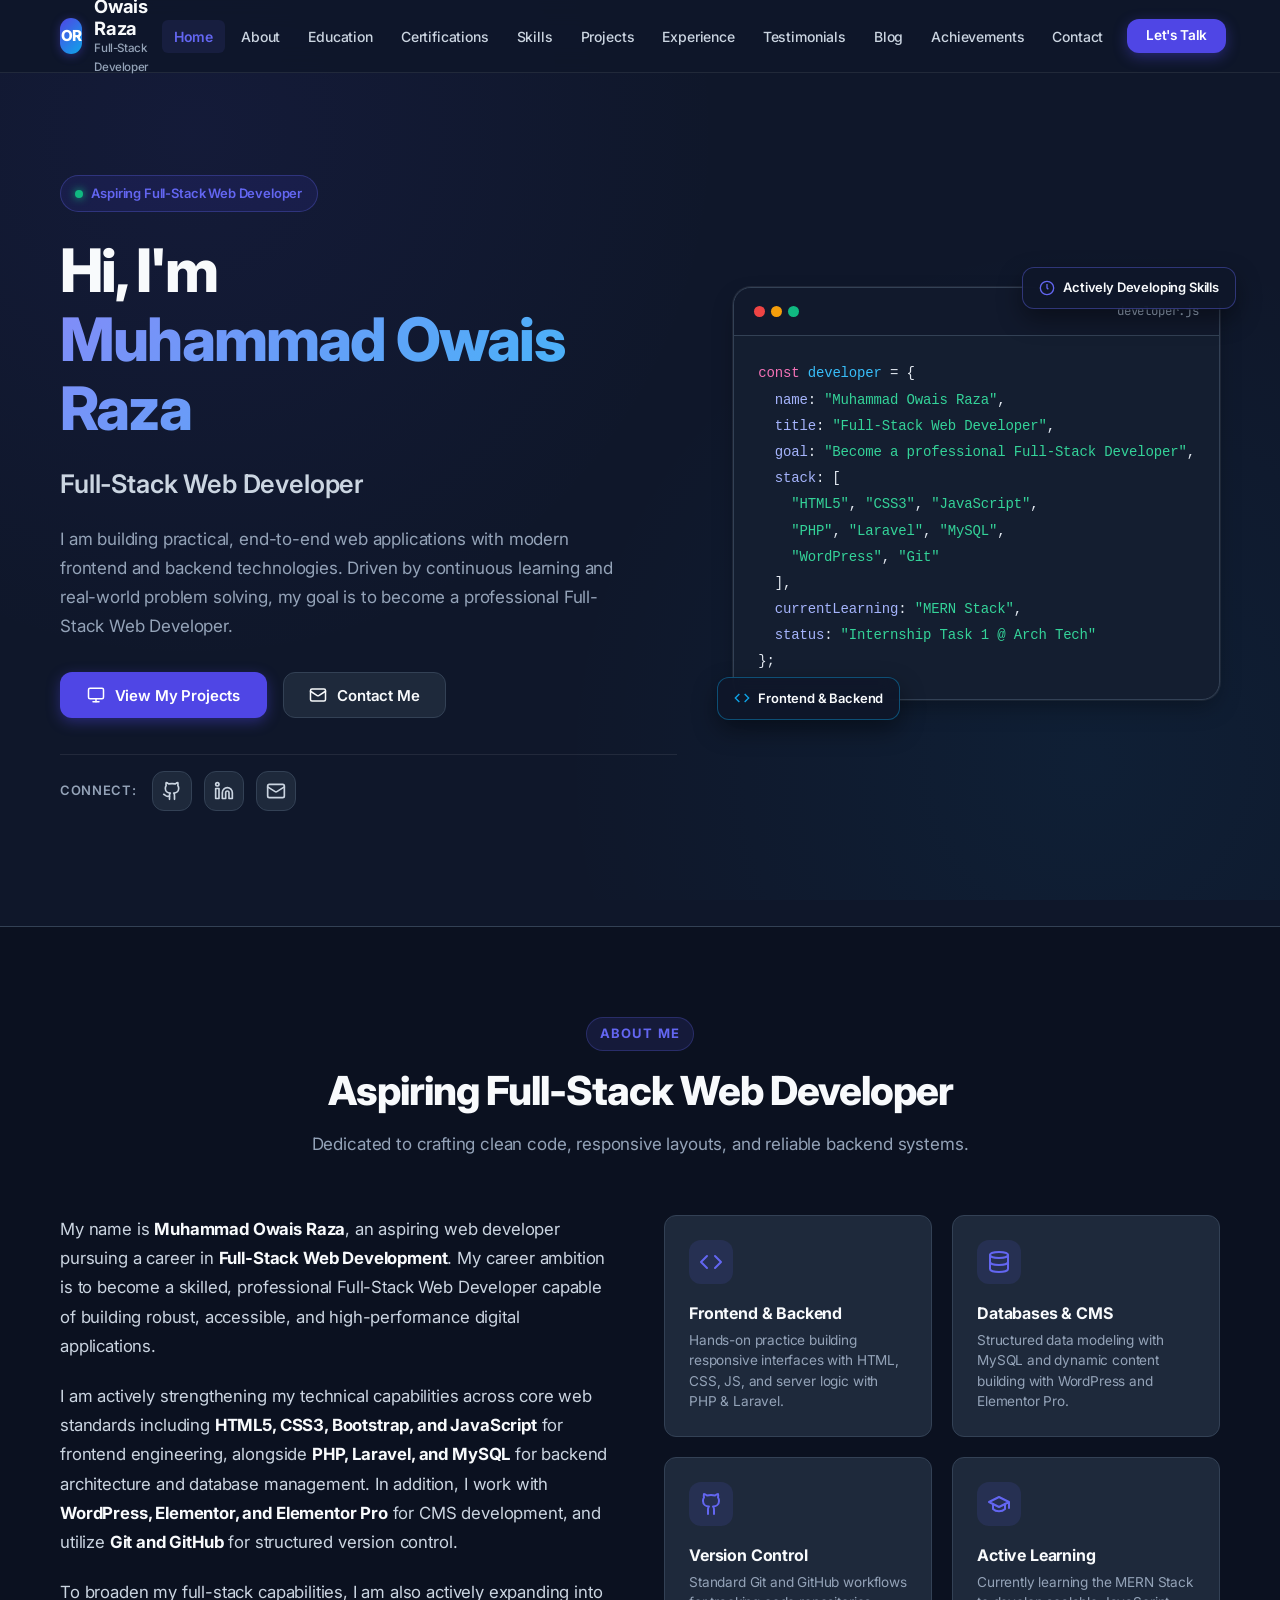
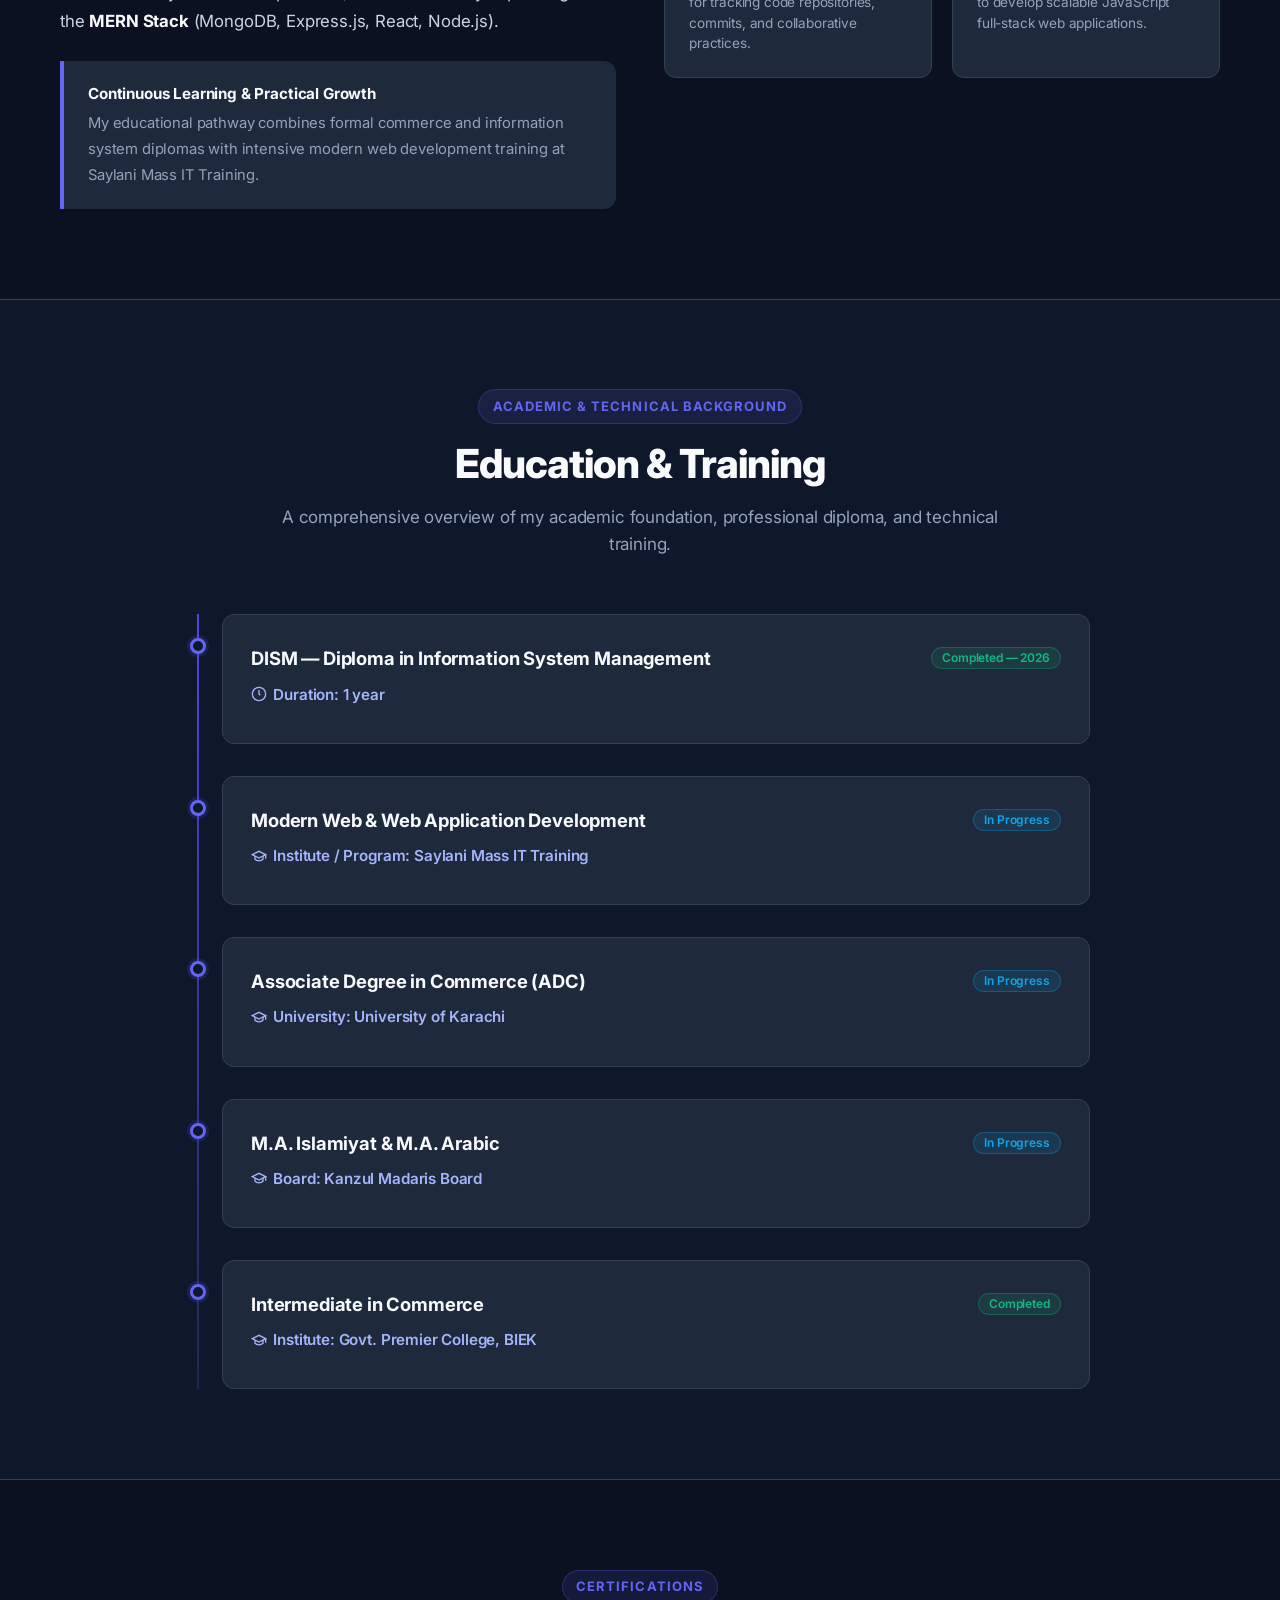
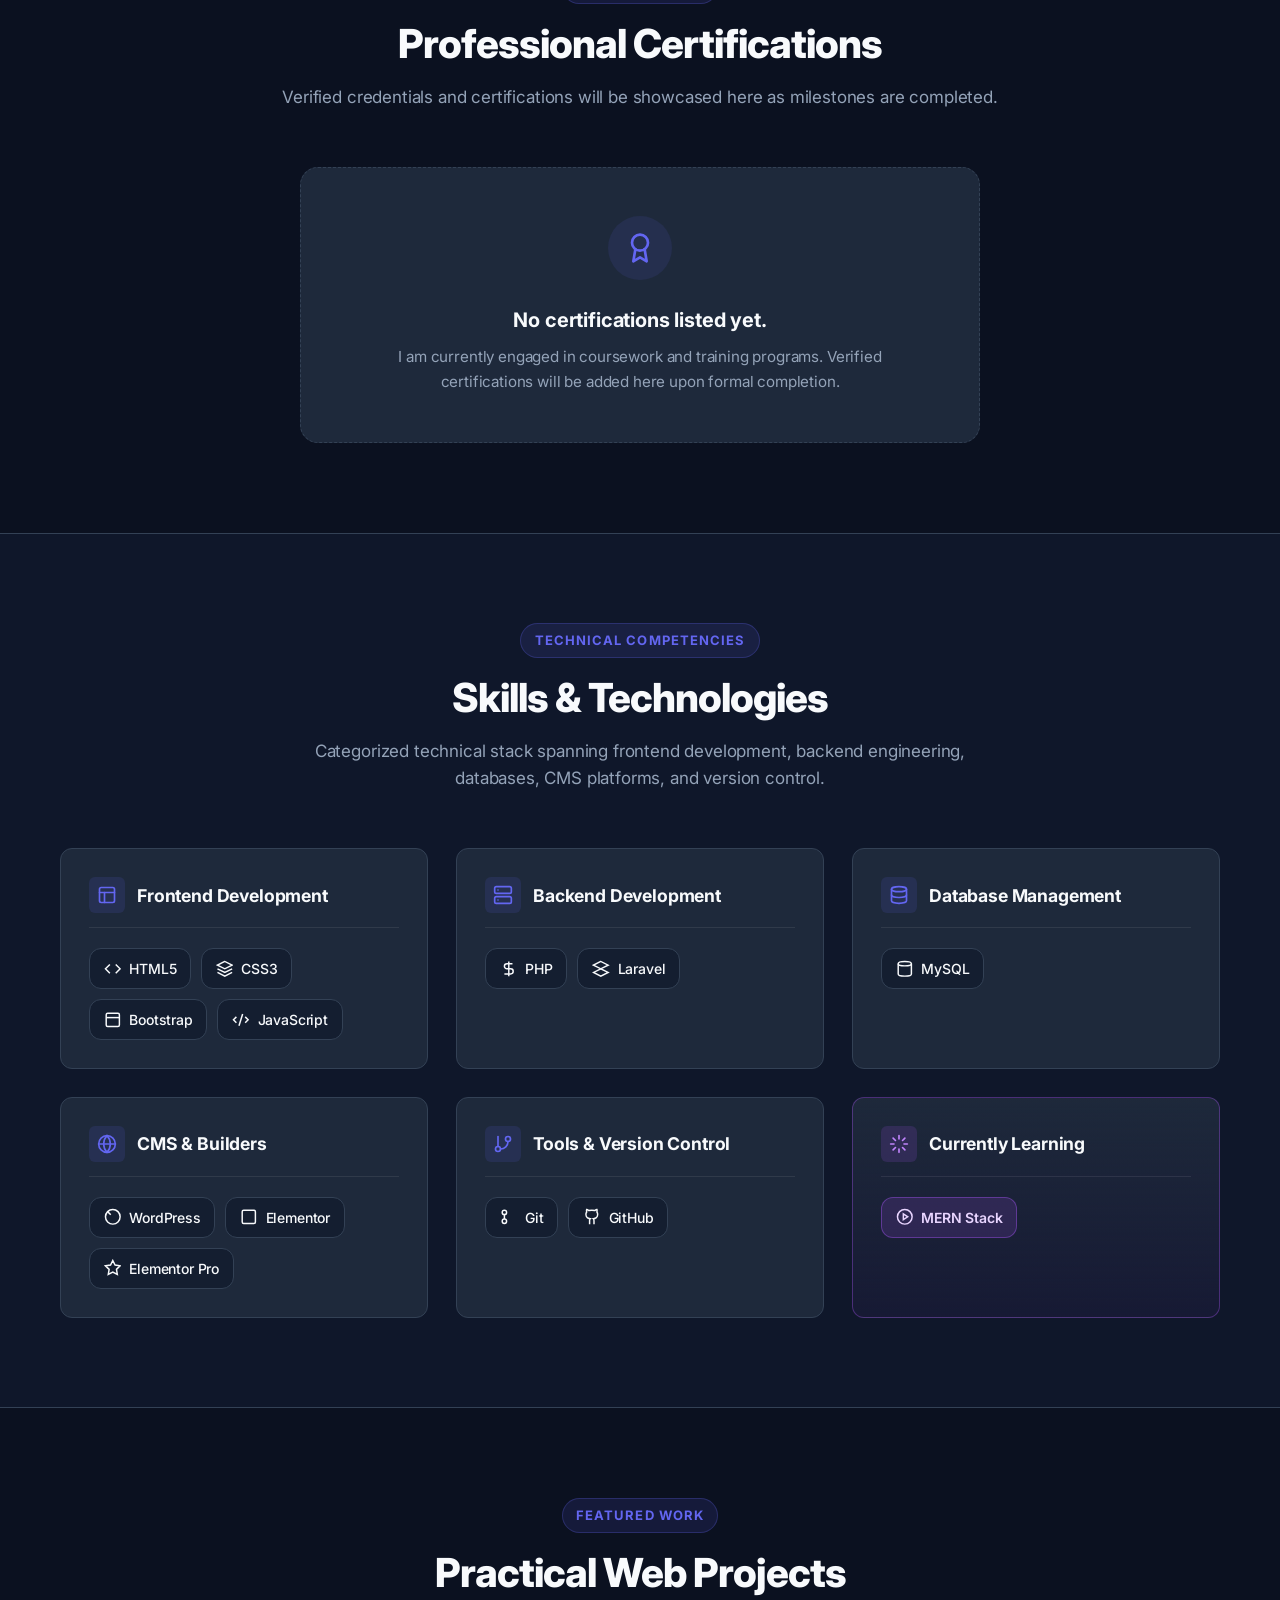
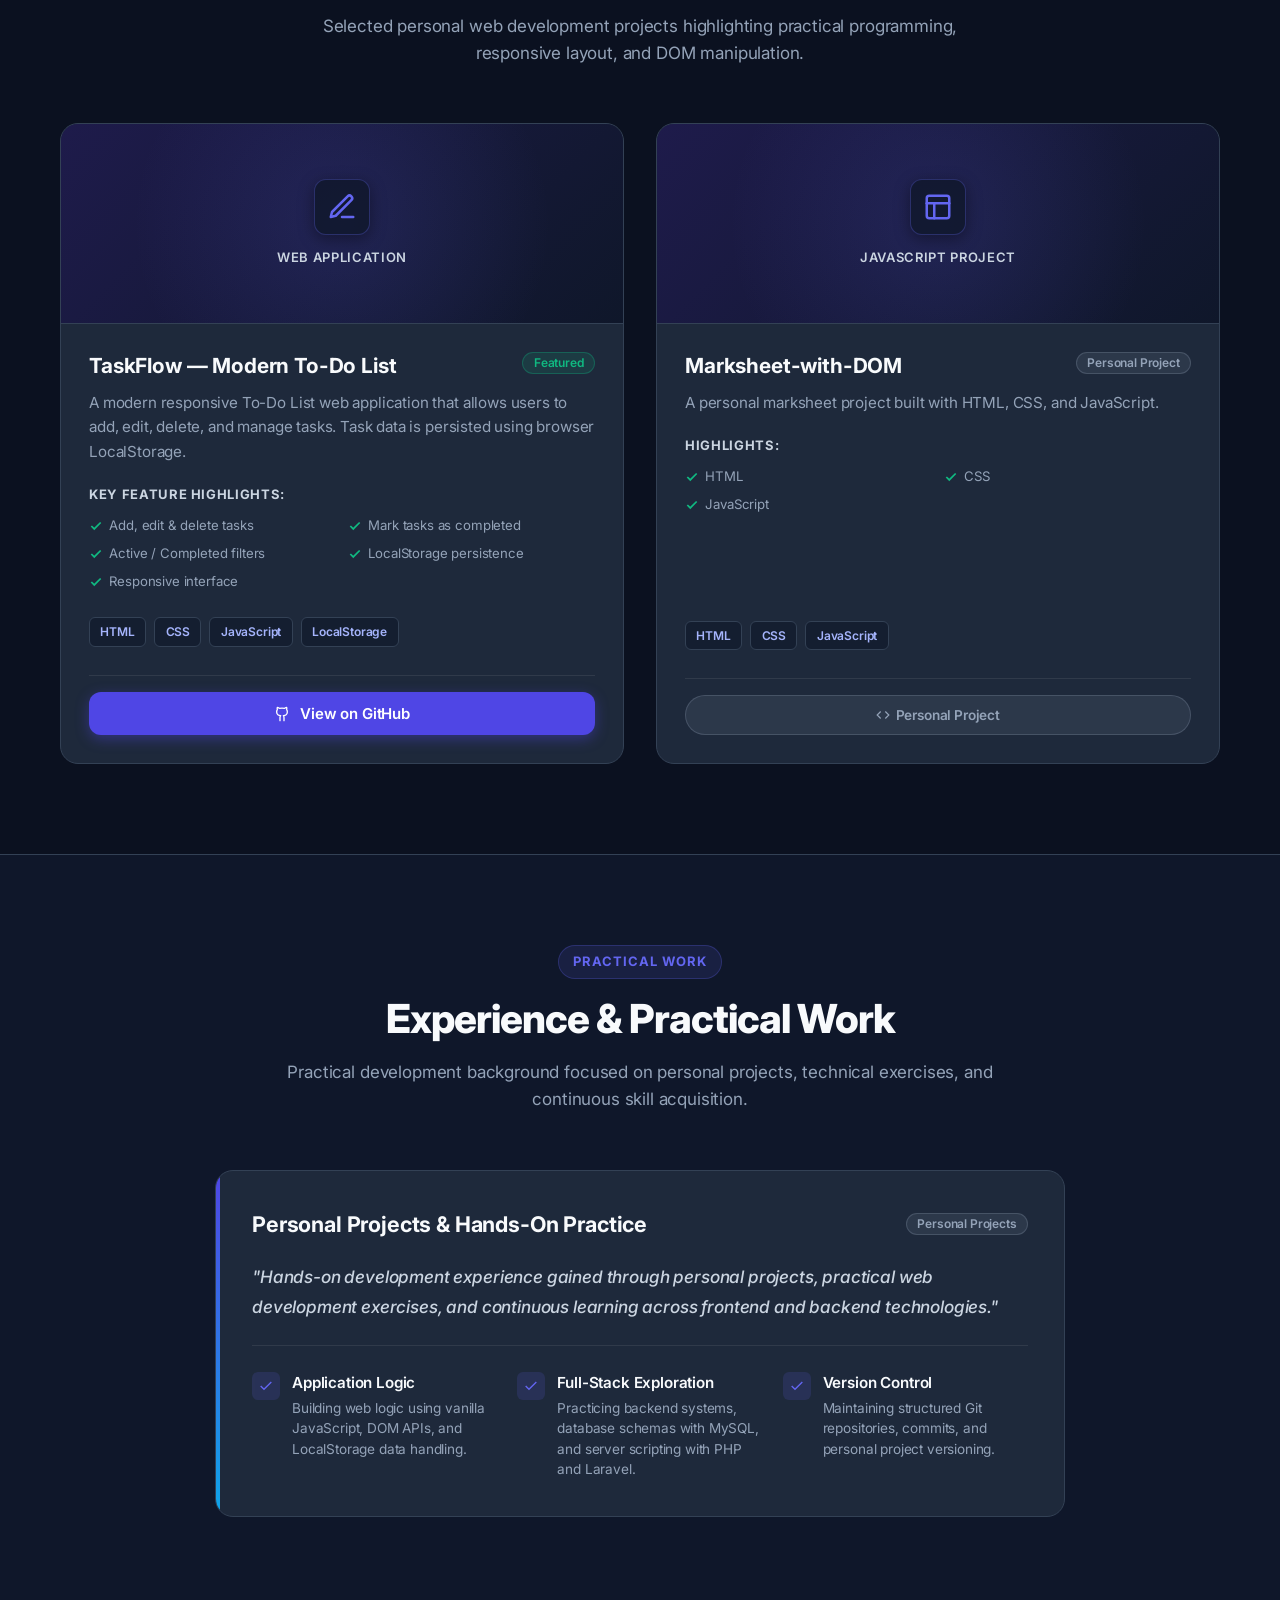
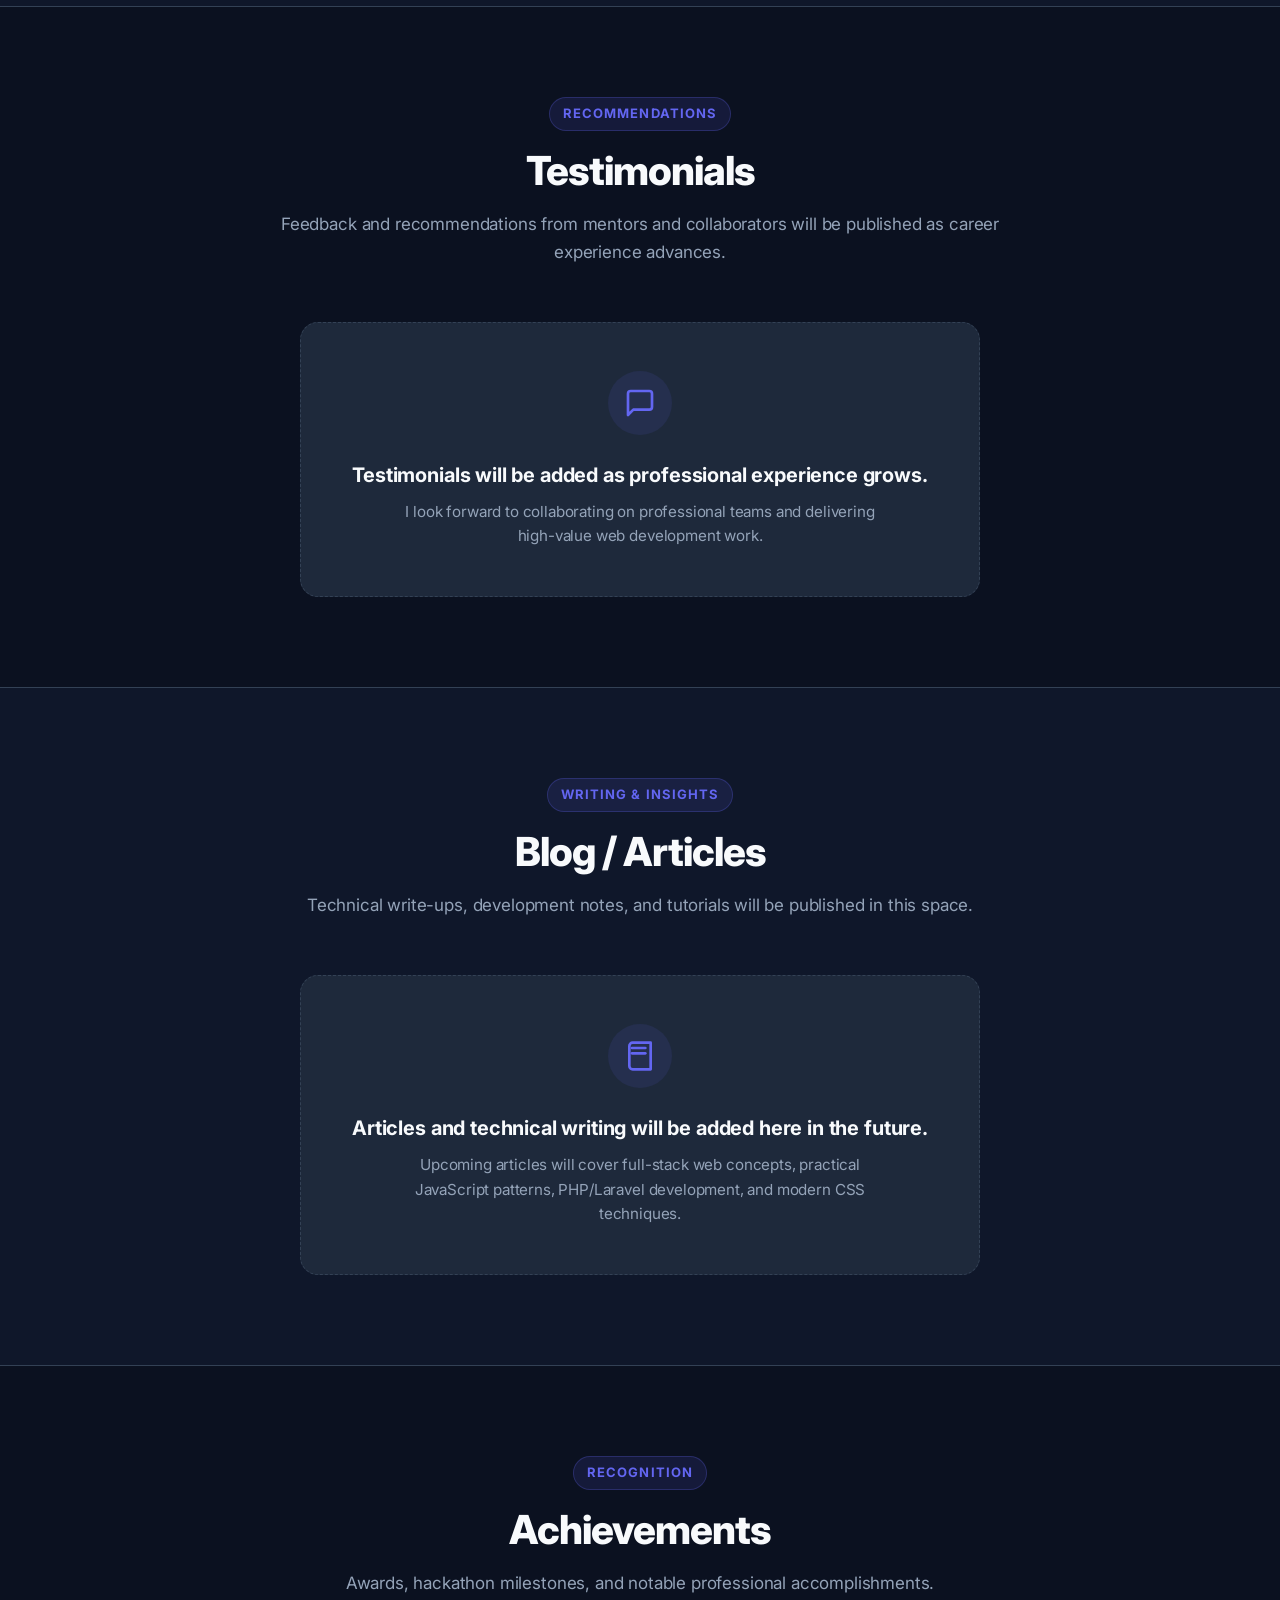
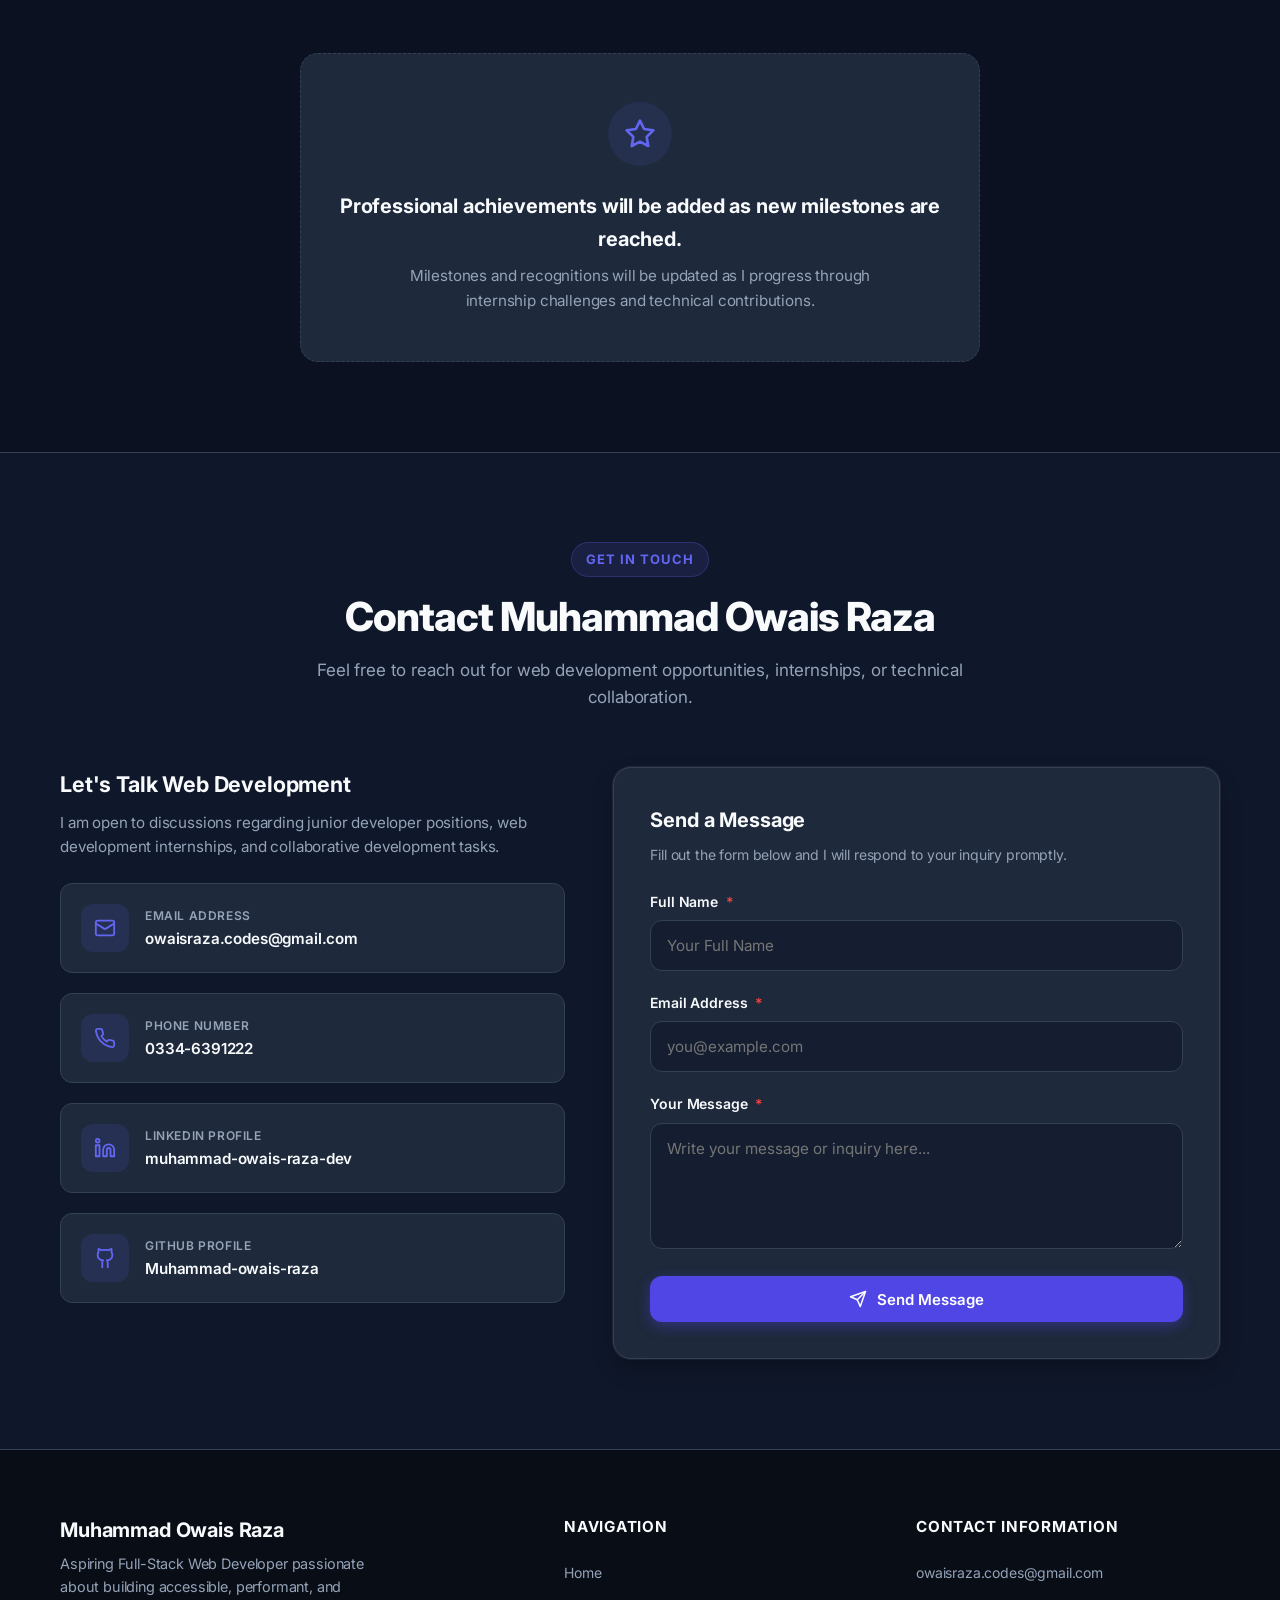
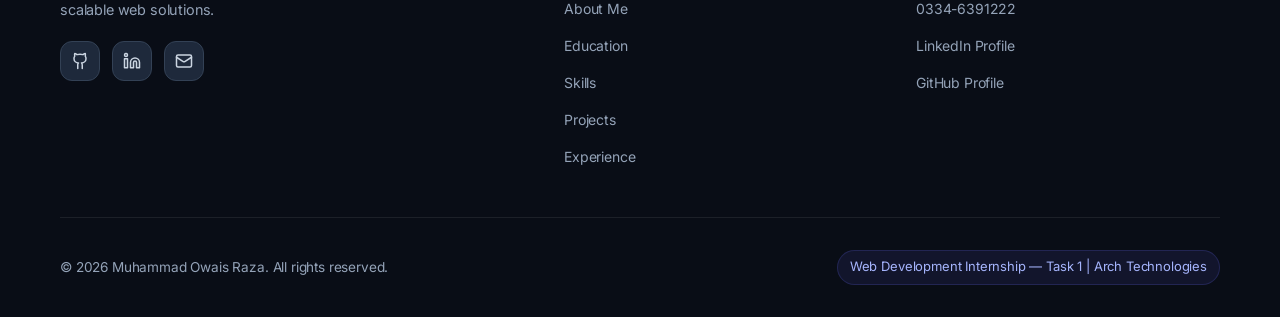
==== commit d961657c: "completed" ====
--- a/index.html
+++ b/index.html
@@ -251,12 +251,9 @@
                 </div>
               </div>
               <div class="timeline-institute">
-                <svg width="16" height="16" viewBox="0 0 24 24" fill="none" stroke="currentColor" stroke-width="2" aria-hidden="true"><path d="M22 10v6M2 10l10-5 10 5-10 5z"/><path d="M6 12v5c3 3 9 3 12 0v-5"/></svg>
-                <span>Information System Management Program</span>
-              </div>
-              <p class="timeline-details">
-                1-year comprehensive diploma program covering foundational information systems, computer management, and applied technical concepts.
-              </p>
+                <svg width="16" height="16" viewBox="0 0 24 24" fill="none" stroke="currentColor" stroke-width="2" aria-hidden="true"><circle cx="12" cy="12" r="10"/><polyline points="12 6 12 12 14 14"/></svg>
+                <span>Duration: 1 year</span>
+              </div>
             </article>
           </div>
 
@@ -272,11 +269,8 @@
               </div>
               <div class="timeline-institute">
                 <svg width="16" height="16" viewBox="0 0 24 24" fill="none" stroke="currentColor" stroke-width="2" aria-hidden="true"><path d="M22 10v6M2 10l10-5 10 5-10 5z"/><path d="M6 12v5c3 3 9 3 12 0v-5"/></svg>
-                <span>Saylani Mass IT Training (SMIT)</span>
-              </div>
-              <p class="timeline-details">
-                Hands-on practical training covering responsive frontend development, JavaScript DOM manipulation, backend technologies, and web application architecture.
-              </p>
+                <span>Institute / Program: Saylani Mass IT Training</span>
+              </div>
             </article>
           </div>
 
@@ -292,11 +286,8 @@
               </div>
               <div class="timeline-institute">
                 <svg width="16" height="16" viewBox="0 0 24 24" fill="none" stroke="currentColor" stroke-width="2" aria-hidden="true"><path d="M22 10v6M2 10l10-5 10 5-10 5z"/><path d="M6 12v5c3 3 9 3 12 0v-5"/></svg>
-                <span>University of Karachi</span>
-              </div>
-              <p class="timeline-details">
-                Higher education degree program focusing on commerce, business principles, accounting, and quantitative analysis.
-              </p>
+                <span>University: University of Karachi</span>
+              </div>
             </article>
           </div>
 
@@ -312,11 +303,8 @@
               </div>
               <div class="timeline-institute">
                 <svg width="16" height="16" viewBox="0 0 24 24" fill="none" stroke="currentColor" stroke-width="2" aria-hidden="true"><path d="M22 10v6M2 10l10-5 10 5-10 5z"/><path d="M6 12v5c3 3 9 3 12 0v-5"/></svg>
-                <span>Kanzul Madaris Board</span>
-              </div>
-              <p class="timeline-details">
-                Advanced academic studies in Islamic literature, language, ethics, and Arabic linguistics.
-              </p>
+                <span>Board: Kanzul Madaris Board</span>
+              </div>
             </article>
           </div>
 
@@ -332,11 +320,8 @@
               </div>
               <div class="timeline-institute">
                 <svg width="16" height="16" viewBox="0 0 24 24" fill="none" stroke="currentColor" stroke-width="2" aria-hidden="true"><path d="M22 10v6M2 10l10-5 10 5-10 5z"/><path d="M6 12v5c3 3 9 3 12 0v-5"/></svg>
-                <span>Govt. Premier College, BIEK</span>
-              </div>
-              <p class="timeline-details">
-                Higher secondary school certificate in Commerce under Board of Intermediate Education Karachi (BIEK).
-              </p>
+                <span>Institute: Govt. Premier College, BIEK</span>
+              </div>
             </article>
           </div>
         </div>
@@ -593,34 +578,34 @@
                 <div class="preview-icon">
                   <svg width="100%" height="100%" viewBox="0 0 24 24" fill="none" stroke="currentColor" stroke-width="2" stroke-linecap="round" stroke-linejoin="round" aria-hidden="true"><rect width="18" height="18" x="3" y="3" rx="2"/><line x1="3" x2="21" y1="9" y2="9"/><line x1="9" x2="9" y1="21" y2="9"/></svg>
                 </div>
-                <span class="preview-label">DOM Manipulation</span>
+                <span class="preview-label">JavaScript Project</span>
               </div>
             </div>
 
             <div class="project-body">
               <div class="project-header">
                 <h3 class="project-title">Marksheet-with-DOM</h3>
-                <span class="badge badge-neutral">JavaScript Project</span>
+                <span class="badge badge-neutral">Personal Project</span>
               </div>
 
               <p class="project-description">
-                A JavaScript-based marksheet project demonstrating DOM manipulation and dynamic interaction using HTML, CSS, and JavaScript.
+                A personal marksheet project built with HTML, CSS, and JavaScript.
               </p>
 
               <div class="project-features">
-                <h4 class="features-heading">Key Highlights:</h4>
+                <h4 class="features-heading">Highlights:</h4>
                 <ul class="feature-list">
                   <li class="feature-item">
                     <svg width="14" height="14" viewBox="0 0 24 24" fill="none" stroke="currentColor" stroke-width="3" aria-hidden="true"><polyline points="20 6 9 17 4 12"/></svg>
-                    <span>Dynamic DOM manipulation</span>
+                    <span>HTML</span>
                   </li>
                   <li class="feature-item">
                     <svg width="14" height="14" viewBox="0 0 24 24" fill="none" stroke="currentColor" stroke-width="3" aria-hidden="true"><polyline points="20 6 9 17 4 12"/></svg>
-                    <span>Interactive calculations</span>
+                    <span>CSS</span>
                   </li>
                   <li class="feature-item">
                     <svg width="14" height="14" viewBox="0 0 24 24" fill="none" stroke="currentColor" stroke-width="3" aria-hidden="true"><polyline points="20 6 9 17 4 12"/></svg>
-                    <span>Clean modular structure</span>
+                    <span>JavaScript</span>
                   </li>
                 </ul>
               </div>
@@ -634,7 +619,7 @@
               <div class="project-footer">
                 <div class="badge badge-neutral" style="width: 100%; justify-content: center; padding: 0.75rem; font-size: 0.85rem;">
                   <svg width="14" height="14" viewBox="0 0 24 24" fill="none" stroke="currentColor" stroke-width="2" aria-hidden="true"><polyline points="16 18 22 12 16 6"/><polyline points="8 6 2 12 8 18"/></svg>
-                  <span>Personal Practice Project</span>
+                  <span>Personal Project</span>
                 </div>
               </div>
             </div>
@@ -659,11 +644,11 @@
         <div class="experience-card">
           <div class="experience-header">
             <h3 class="experience-title">Personal Projects & Hands-On Practice</h3>
-            <span class="badge badge-in-progress">Self-Directed & Internship</span>
+            <span class="badge badge-neutral">Personal Projects</span>
           </div>
 
           <p class="experience-quote">
-            "Hands-on development experience through personal projects, practical web development exercises, and continuous learning across frontend and backend technologies."
+            "Hands-on development experience gained through personal projects, practical web development exercises, and continuous learning across frontend and backend technologies."
           </p>
 
           <div class="experience-points">
@@ -673,7 +658,7 @@
               </div>
               <div class="exp-point-text">
                 <h5>Application Logic</h5>
-                <p>Building real-world web logic using vanilla JavaScript, DOM APIs, and LocalStorage data handling.</p>
+                <p>Building web logic using vanilla JavaScript, DOM APIs, and LocalStorage data handling.</p>
               </div>
             </div>
 
@@ -682,8 +667,8 @@
                 <svg width="16" height="16" viewBox="0 0 24 24" fill="none" stroke="currentColor" stroke-width="2"><polyline points="20 6 9 17 4 12"/></svg>
               </div>
               <div class="exp-point-text">
-                <h5>Full-Stack Integration</h5>
-                <p>Developing backend systems, database schemas with MySQL, and server scripting with PHP and Laravel.</p>
+                <h5>Full-Stack Exploration</h5>
+                <p>Practicing backend systems, database schemas with MySQL, and server scripting with PHP and Laravel.</p>
               </div>
             </div>
 
@@ -692,8 +677,8 @@
                 <svg width="16" height="16" viewBox="0 0 24 24" fill="none" stroke="currentColor" stroke-width="2"><polyline points="20 6 9 17 4 12"/></svg>
               </div>
               <div class="exp-point-text">
-                <h5>Standard Tooling</h5>
-                <p>Maintaining structured git repositories, clean branch habits, and version-controlled projects.</p>
+                <h5>Version Control</h5>
+                <p>Maintaining structured Git repositories, commits, and personal project versioning.</p>
               </div>
             </div>
           </div>
